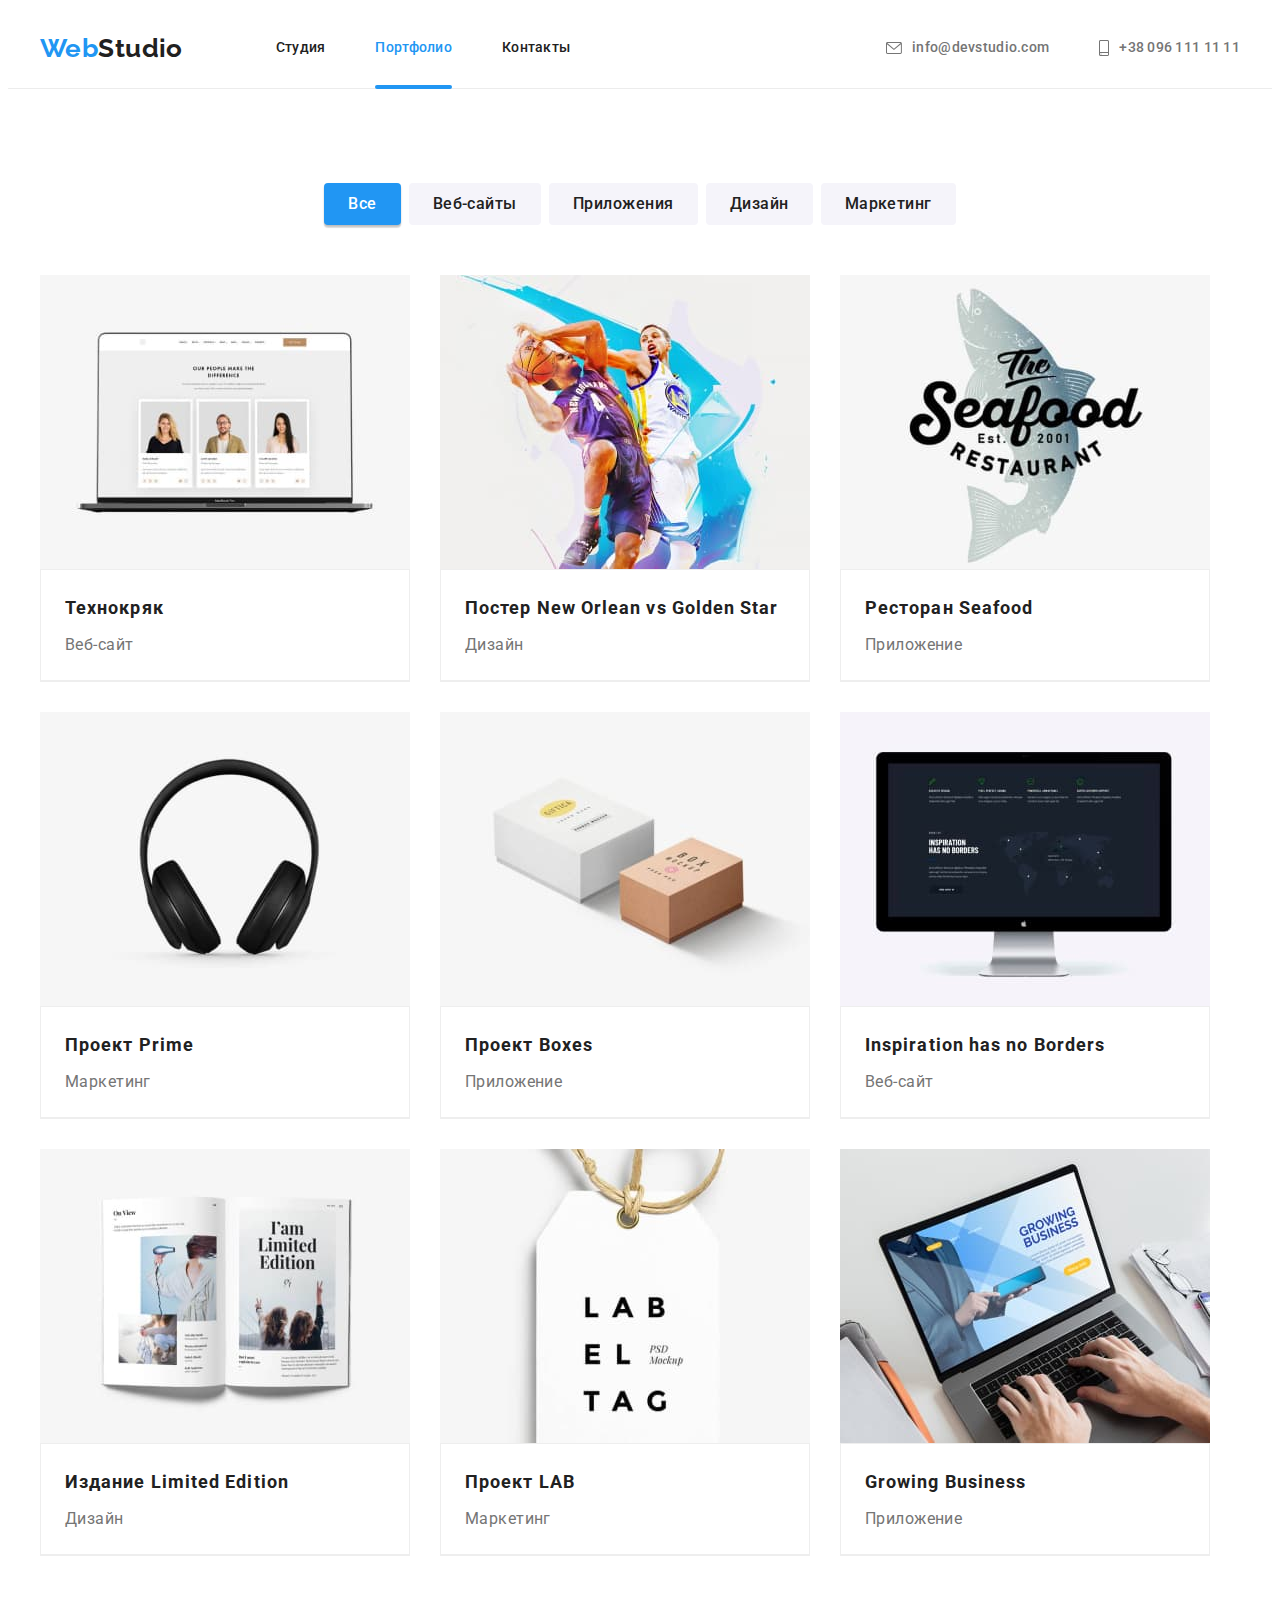
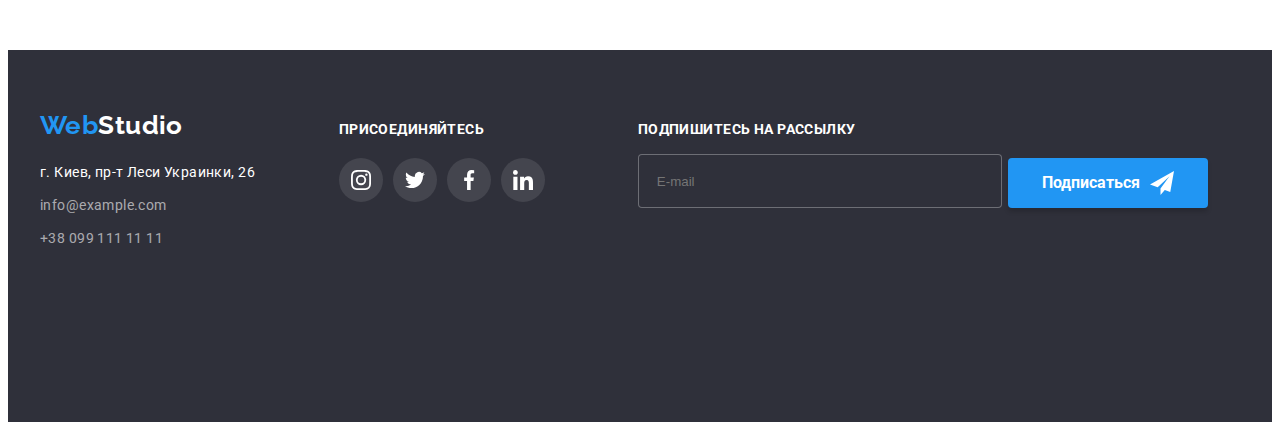
==== portfolio.html @ dad3476a "Initial commit" ====
<!DOCTYPE html>
<html lang="ru">
  <head>
    <meta charset="UTF-8" />
    <meta http-equiv="X-UA-Compatible" content="IE=edge" />
    <meta name="viewport" content="width=device-width, initial-scale=1.0" />
    <!-- <link rel="stylesheet" href="node_modules/modern-normalize/modern-normalize.css"> -->
    <link rel="preconnect" href="https://fonts.googleapis.com" />
    <link rel="preconnect" href="https://fonts.gstatic.com" crossorigin />
    <link
      rel="stylesheet"
      href="https://cdnjs.cloudflare.com/ajax/libs/modern-normalize/1.1.0/modern-normalize.min.css"
      integrity="sha512-wpPYUAdjBVSE4KJnH1VR1HeZfpl1ub8YT/NKx4PuQ5NmX2tKuGu6U/JRp5y+Y8XG2tV+wKQpNHVUX03MfMFn9Q=="
      crossorigin="anonymous"
      referrerpolicy="no-referrer"
    />

<link rel="preconnect" href="https://fonts.googleapis.com">
<link rel="preconnect" href="https://fonts.gstatic.com" crossorigin>
<link
  href="https://fonts.googleapis.com/css2?family=Montserrat:wght@400;700&family=Raleway:wght@700&family=Roboto:wght@400;500;700;900&display=swap"
  rel="stylesheet">

    <link rel="stylesheet" href="./css/styles.css" />
    <title>WebStudio</title>
  </head>

  <body>
    <header class="header">
      <div class="container header-container">
        <nav class="header-nav">
          <a href="./index.html" class="header-title">Web<span class="web-title">Studio</span></a>
          <ul class="header-list">
            <li class="header-item">
              <a href="./index.html" class="link "  rel="noopener noreferrer"
                >Студия</a
              >
            </li>
            <li class="header-item">
              <a href="./portfolio.html" class="link current"  rel="noopener noreferrer"
                >Портфолио</a
              >
            </li>
            <li class="header-item">
              <a href="Контакты" class="link" rel="noopener noreferrer">Контакты</a>
            </li>
          </ul>
        </nav>

        <ul class="header-list">
          <li class="header-contact">
            <a href="mailto:info@devstudio.com " class="link contact"
              ><svg class="mail-icon" width="16px" height="12px" aria-label="Написать письмо">
                <use href="./images/symbol-defs.svg#icon-mail"></use>
              </svg>
              info@devstudio.com
            </a>
          </li>
          <li class="header-contact">
            <a href="tel:+380961111111" class="link contact"
              ><svg class="phone-icon" width="10px" height="16px" aria-label="Написать письмо">
                <use href="./images/symbol-defs.svg#icon-phone"></use></svg>
              +38 096 111 11 11</a
            >
          </li>
        </ul>
      </div>
    </header>
    <main>
      <section class="exsamples section">
        <div class="container">
          <h1 hidden>Примеры работ</h1>
          <ul class="exsamples-list">
            <li class="exsamples-btn"><button type="button" class="button current">Все</button></li>
            <li class="exsamples-btn"><button type="button" class="button">Веб-сайты</button></li>
            <li class="exsamples-btn"><button type="button" class="button">Приложения</button></li>
            <li class="exsamples-btn"><button type="button" class="button">Дизайн</button></li>
            <li class="exsamples-btn"><button type="button" class="button">Маркетинг</button></li>
          </ul>
          <ul class="exsamples-model">
            <li class="exsamples-model-item">
              <a href="/" class="exsamples-model-link">
                <div class="product-thumb">
                <img
                  class="exsamples-model-img"
                  src="./images/portfolio/project-1.jpg"
                  alt="Ноутбук с открытым веб сайтом"
                  width="370"
                  height="294"
                /> 
                <p class="product-text">Ресурс предлагает комплексные предложения с разным уровнем функционала и сервисов. Все это позволит посетителю получить
                исчерпывающие сведения о компании или частном лице.</p>
              </div>
                <div class="exsamples-model-text">
                  <h2 class="exsamples-model-title">Технокряк</h2>
                  <p class="exsamles-model-type">Веб-сайт</p>
                </div>
              </a>
            </li>
            <li class="exsamples-model-item">
              <a href="/" class="exsamples-model-link">
                <div class="product-thumb">
                  <img
                  class="exsamples-model-img"
                  src="./images/portfolio/project-2.jpg"
                  alt="Два баскетболиста из разных команд"
                  width="370"
                  height="294"
                /> <p class="product-text">Ресурс предлагает комплексные предложения с разным уровнем функционала и сервисов. Все это позволит посетителю получить
                исчерпывающие сведения о компании или частном лице.</p></div>
                <div class="exsamples-model-text">
                  <h2 lang="en" class="exsamples-model-title">Постер New Orlean vs Golden Star</h2>
                  <p class="exsamles-model-type">Дизайн</p>
                </div>
              </a>
            </li>
            <li class="exsamples-model-item">
              
              <a href="/" class="exsamples-model-link">
                <div class="product-thumb">
                <img
                  class="exsamples-model-img"
                  src="./images/portfolio/project-3.jpg"
                  alt="Название ресторана на рыбе"
                  width="370"
                  height="294"
                /> <p class="product-text">Ресурс предлагает комплексные предложения с разным уровнем функционала и сервисов. Все это позволит посетителю получить
                исчерпывающие сведения о компании или частном лице.</p></div>
                <div class="exsamples-model-text">
                  <h2 lang="en" class="exsamples-model-title">Ресторан Seafood</h2>
                  <p class="exsamles-model-type">Приложение</p>
                </div>
              </a>
            </li>
            <li class="exsamples-model-item">
              
              <a href="/" class="exsamples-model-link">
                <div class="product-thumb">
                <img
                  class="exsamples-model-img"
                  src="./images/portfolio/project-4.jpg"
                  alt="Наушники на белом фоне"
                  width="370"
                  height="294"
                /> <p class="product-text">Ресурс предлагает комплексные предложения с разным уровнем функционала и сервисов. Все это позволит посетителю получить
                исчерпывающие сведения о компании или частном лице.</p></div>
                <div class="exsamples-model-text">
                  <h2 lang="en" class="exsamples-model-title">Проект Prime</h2>
                  <p class="exsamles-model-type">Маркетинг</p>
                </div>
              </a>
            </li>
            <li class="exsamples-model-item">
              <a href="/" class="exsamples-model-link">
                <div class="product-thumb">
                <img
                  class="exsamples-model-img"
                  src="./images/portfolio/project-5.jpg"
                  alt="Коробка светлая и коричневая на белом фоне"
                  width="370"
                  height="294"
                />
                <p class="product-text">Ресурс предлагает комплексные предложения с разным уровнем функционала и сервисов. Все это
                  позволит посетителю получить
                  исчерпывающие сведения о компании или частном лице.</p></div>
                <div class="exsamples-model-text">
                  <h2 lang="en" class="exsamples-model-title">Проект Boxes</h2>
                  <p class="exsamles-model-type">Приложение</p>
                </div>
              </a>
            </li>
            <li class="exsamples-model-item">
              
              <a href="/" class="exsamples-model-link">
                <div class="product-thumb">
                  <img
                  class="exsamples-model-img"
                  src="./images/portfolio/project-6.jpg"
                  alt="Веб сайт на черном мониторе"
                  width="370"
                  height="294"
                />
                <p class="product-text">Ресурс предлагает комплексные предложения с разным уровнем функционала и сервисов. Все это
                  позволит посетителю получить
                  исчерпывающие сведения о компании или частном лице.</p></div>
                <div class="exsamples-model-text">
                  <h2 lang="en" class="exsamples-model-title">Inspiration has no Borders</h2>
                  <p class="exsamles-model-type">Веб-сайт</p>
                </div>
              </a>
            </li>
            <li class="exsamples-model-item">
            
              <a href="/" class="exsamples-model-link">
                  <div class="product-thumb">
                    <img
                  class="exsamples-model-img"
                  src="./images/portfolio/project-7.jpg"
                  alt="Открытый журнал"
                  width="370"
                  height="294"
                />
                <p class="product-text">Ресурс предлагает комплексные предложения с разным уровнем функционала и сервисов. Все это
                  позволит посетителю получить
                  исчерпывающие сведения о компании или частном лице.</p></div>
                <div class="exsamples-model-text">
                  <h2 lang="en" class="exsamples-model-title">Издание Limited Edition</h2>
                  <p class="exsamles-model-type">Дизайн</p>
                </div>
              </a>
            </li>
            <li class="exsamples-model-item">
              
              <a href="/" class="exsamples-model-link">
                <div class="product-thumb">
                <img
                  class="exsamples-model-img"
                  src="./images/portfolio/project-8.jpg"
                  alt="На белом картоне эмблема проекта"
                  width="370"
                  height="294"
                />
                <p class="product-text">Ресурс предлагает комплексные предложения с разным уровнем функционала и сервисов. Все это
                  позволит посетителю получить
                  исчерпывающие сведения о компании или частном лице.</p></div>
                <div class="exsamples-model-text">
                  <h2 lang="en" class="exsamples-model-title">Проект LAB</h2>
                  <p class="exsamles-model-type">Маркетинг</p>
                </div>
              </a>
            </li>
            <li class="exsamples-model-item">
             
              <a href="/" class="exsamples-model-link">
                 <div class="product-thumb">
                   <img
                  class="exsamples-model-img"
                  src="./images/portfolio/project-9.jpg"
                  alt="На открытом ноутбуке старовая страница приложения"
                  width="370"
                  height="294"
                /><p class="product-text">Ресурс предлагает комплексные предложения с разным уровнем функционала и сервисов. Все это
                  позволит посетителю получить
                  исчерпывающие сведения о компании или частном лице.</p></div>
                <div class="exsamples-model-text">
                  <h2 lang="en" class="exsamples-model-title">Growing Business</h2>
                  <p class="exsamles-model-type">Приложение</p>
                </div>
              </a>
            </li>
          </ul>
        </div>
      </section>
    </main>
        <footer class="footer">
          <div class="container social-contact">
            <div>
              <a href="./index.html" class="header-title under">Web<span class="studio-title">Studio</span></a>
              <address class="adress">
                <ul class="adress-list">
                  <li class="adress-item">
                    <p>г. Киев, пр-т Леси Украинки, 26</p>
                  </li>
                  <li class="adress-item">
                    <a class="adress-link" href="info@example.com">info@example.com</a>
                  </li>
                  <li class="adress-item">
                    <a class="adress-link" href="+380991111111">+38 099 111 11 11</a>
                  </li>
                </ul>
              </address>
            </div>
            <div class="social-invite">
              <h2 class="invite">Присоединяйтесь</h2>
              <ul class="social-group">
                <li class="social">
                  <a class="social-link-icon" href="" rel="noopener noreferrer" aria-label="Иконка Инстаграмм">
                    <svg class="social-icon-f" width="20" height="20">
                      <use href="./images/symbol-defs.svg#icon-instagram"></use>
                    </svg>
                  </a>
                </li>
                <li class="social">
                  <a class="social-link-icon" href="" rel="noopener noreferrer" aria-label="Иконка Твиттер">
                    <svg class="social-icon-f" width="20" height="20">
                      <use href="./images/symbol-defs.svg#icon-twitter"></use>
                    </svg>
                  </a>
                </li>
                <li class="social">
                  <a class="social-link-icon" href="" rel="noopener noreferrer" aria-label="Иконка Фейсбук">
                    <svg class="social-icon-f" width="20" height="20">
                      <use href="./images/symbol-defs.svg#icon-facebook"></use>
                    </svg>
                  </a>
                </li>
                <li class="social">
                  <a class="social-link-icon" href="" rel="noopener noreferrer" aria-label="Иконка Линкидин">
                    <svg class="social-icon-f" width="20" height="20">
                      <use href="./images/symbol-defs.svg#icon-linkedin"></use>
                    </svg>
                  </a>
                </li>
              </ul>
            </div>
            <div class="email-form">
        
              <h2 class="write-mail">Подпишитесь на рассылку</h2>
              <form class="mail" name="email" autocomplete="on">
                <label for="user-mail"></label>
                <input class="input-mail" id="user-mail" type="email" name="email" placeholder="E-mail" />
                <button class="btn-mail" type="submit">Подписаться
                  <svg class="icon-send" width="24" height="24">
                    <use href="./images/symbol-defs.svg#icon-send"></use>
                  </svg>
                </button>
              </form>
            </div>
          </div>
        </footer>
  </body>
</html>
---- css/styles.css ----
/* Переменные*/
:root {
  --primary-text-color: #757575;
  --secondary-text-color: #2196f3;
  --white-text-color: #ffffff;
  --primary-bgc: #ffffff;
  --secondary-bgc: #f5f4fa;
}

/*Body*/

body {
  font-family: 'Roboto', sans-serif;
  font-size: 14px;
  letter-spacing: 0.03em;

  color: var(--primary-text-color);
  background-color: var(--primary-bgc);
}

ul {
  list-style: none;
  margin: 0;
  padding: 0;
}
h1,
h2,
h3,
p {
  margin: 0;
}
img {
  display: block;
  max-width: 100%;
  height: auto;
}

.section {
  padding-top: 94px;
  padding-bottom: 94px;
}

/*Header*/

.header {
  height: 80px;
  background-color: var(--primary-bgc);
  border-bottom: 1px solid #ececec;
}

.container {
  width: 1200px;
  margin-left: auto;
  margin-right: auto;
  padding-left: 15px;
  padding-right: 15px;
  /* outline: 2px solid tomato; */
}

.header-container {
  display: flex;
  height: 80px;
  justify-content: space-between;
  align-items: center;
}
.header-nav {
  display: flex;
  align-items: center;
  max-height: 80px;
}

.header-title {
  display: inline-block;
  font-family: 'Raleway', sans-serif;
  font-weight: 700;
  font-size: 26px;
  line-height: 1.19;
  text-decoration: none;
  margin-right: 93px;

  color: var(--secondary-text-color);
}
.web-title {
  color: #212121;
}

.header-item .link {
  display: block;
  padding-top: 32px;
  padding-bottom: 32px;
  font-family: 'Roboto', sans-serif;
  font-weight: 500;
  font-size: 14px;
  line-height: 1.14;
  letter-spacing: 0.02em;
  text-decoration: none;

  color: #212121;
  transition: color 250ms cubic-bezier(0.4, 0, 0.2, 1);
}
.header-item {
  margin-right: 50px;
}
.header-item:last-child {
  margin-right: 0;
}

.header-list {
  display: flex;
  margin-left: auto;
  max-height: 80px;
}
.header-contact {
  display: flex;
  justify-content: center;
  margin-right: 50px;
  align-items: center;
}
.header-contact:last-child {
  margin-right: 0;
}
.header-list,
.advantages-list,
.works-list,
.team-list {
  list-style: none;
  text-decoration: none;
}

.backdrop {
  position: fixed;
  top: 0;
  left: 0;
  width: 100%;
  height: 100%;
  background: rgba(0, 0, 0, 0.2);
  transition: opacity 400ms ease-in-out, visibility 400ms ease-in-out;
}

.backdrop.is-hidden {
  opacity: 0;
  pointer-events: none;
  visibility: hidden;
}
.modal-wrapper {
  position: absolute;
  top: 50%;
  left: 50%;
  transform: translate(-50%, -50%);
  width: 528px;
  height: 581px;
  background: #ffffff;
  box-shadow: 0px 1px 3px rgba(0, 0, 0, 0.12), 0px 1px 1px rgba(0, 0, 0, 0.14),
    0px 2px 1px rgba(0, 0, 0, 0.2);
  border-radius: 4px;
  opacity: 1;
  transition: transform 750ms cubic-bezier(0.075, 0.82, 0.165, 1);
}

.backdrop.is-hidden .modal-wrapper {
  transform: scale(40%);
}

.modal-text {
  display: block;
  font-weight: 700;
  font-size: 20px;
  line-height: 1.15;
  text-align: center;
  margin-top: 40px;
  margin-bottom: 12px;
  color: #212121;
}
.modal-btn-icon {
  transition: fill 250ms cubic-bezier(0.4, 0, 0.2, 1);
}
.modal-btn:hover .modal-btn-icon,
.modal-btn:focus .modal-btn-icon {
  fill: #2196f3;
}
.form-field {
  position: relative;
  display: block;
  margin-left: 40px;
  margin-right: 40px;
  margin-bottom: 10px;
}
.form-field.textarea {
  margin-bottom: 20px;
}

.form-item {
  display: block;
  margin-left: auto;
  margin-right: auto;
  margin-bottom: 10px;
  padding-left: 42px;
  padding-top: 12px;
  padding-bottom: 12px;
  width: 448px;
  height: 40px;
  border: 1px solid rgba(33, 33, 33, 0.2);
  border-radius: 4px;
  transition: border 250ms cubic-bezier(0.4, 0, 0.2, 1);
}

.form-item:hover,
.form-text:hover,
.form-item:focus,
.form-text:focus {
  border: 1px solid #2196f3;
}

.form-item:hover ~ .form-icon,
.form-item:focus ~.form-icon
 {
  fill: #2196f3;
}

.form-text {
  display: block;
  width: 448px;
  height: 120px;
  margin-left: auto;
  margin-right: auto;
  padding: 12px 16px;

  border: 1px solid rgba(33, 33, 33, 0.2);
  border-radius: 4px;
  resize: none;
}
.text {
  display: block;
  font-size: 12px;
  line-height: 1.17;
  letter-spacing: 0.01em;

  color: #757575;
}
.text.policy-desc {
  display: block;
  font-size: 14px;
  line-height: 1.71;
  letter-spacing: 0.03em;
  text-align: center;
}
.form-icon {
  position: absolute;
  top: 26px;
  left: 12px;
  width: 18px;
  height: 18px;
  transition: fill 250ms cubic-bezier(0.4, 0, 0.2, 1);
  
}

.form-text::placeholder {
  font-size: 12px;
  line-height: 1.17;
  letter-spacing: 0.01em;

  color: rgba(117, 117, 117, 0.5);
}

.policy-checkbox {
  display: flex;
  align-items: center;
  margin-left: 54px;
}
.custom-checkbox {
  width: 16px;
  height: 15px;
  display: flex;
  align-items: center;
  justify-content: center;
  margin-right: 7px;
  border-radius: 2px;
  outline: 2px solid #212121;
  outline-offset: -2px;
  transition: background-color 250ms cubic-bezier(0.4, 0, 0.2, 1);
}
.icon-checkbox-accept {
  opacity: 0;
  transition: opacity 250ms cubic-bezier(0.4, 0, 0.2, 1);
}

.checkbox:checked + .custom-checkbox .icon-checkbox-accept {
  opacity: 1;
}
.checkbox:checked + .custom-checkbox {
  background-color: #2196f3;
  outline: 2px solid #2196f3;
}

.modal-link {
  color: #2196f3;
}

.form-btn {
  display: block;
  width: 200px;
  height: 50px;
  margin-top: 30px;
  margin-left: auto;
  margin-right: auto;
  margin-bottom: 40px;

  font-family: 'Roboto', sans-serif;
  font-weight: 700;
  font-size: 16px;
  line-height: 1.88;
  letter-spacing: 0.06em;

  color: #ffffff;
  background: #2196f3;

  border-radius: 4px;
  border-color: transparent;
  transition: box-shadow 250ms cubic-bezier(0.4, 0, 0.2, 1);
}

.form-btn:focus, .form-btn:hover {
    box-shadow: 0px 4px 4px rgba(0, 0, 0, 0.15);
}
.modal-btn {
  position: absolute;
  top: 8px;
  right: 8px;
  cursor: pointer;
  display: flex;
  align-items: center;
  justify-content: center;
  padding: 0;
  width: 30px;
  height: 30px;
  border: 1px solid rgba(0, 0, 0, 0.1);
  border-radius: 50%;
  background-color: #ffffff;
}

.header-list .link.current {
  color: var(--secondary-text-color);
}
.link.current {
  position: relative;
}

.link.current::after {
  position: absolute;
  bottom: -1px;
  left: 0;
  content: '';
  display: block;
  width: 100%;
  height: 4px;
  border-radius: 2px;
  background-color: var(--secondary-text-color);
}

.link.contact {
  font-weight: 500;
  line-height: 1.14px;
  letter-spacing: 0.02em;

  color: var(--primary-text-color);
  text-decoration: none;
  display: flex;
  justify-content: center;

  align-items: center;
  transition: color 250ms cubic-bezier(0.4, 0, 0.2, 1);
}
.link.contact:first-child {
  margin-left: 0;
}

.header-list .link:hover,
.header-list .link:focus {
  color: var(--secondary-text-color);
}
.header-list .link.contact:hover,
.header-list .link.contact:focus,
.footer .adress-link:hover,
.footer .adress-link:focus {
  color: var(--secondary-text-color);
}

.mail-icon {
  margin-right: 10px;
  fill: currentColor;
  transition: color 250ms cubic-bezier(0.4, 0, 0.2, 1);
}
.phone-icon {
  margin-right: 10px;
  fill: currentColor;
  transition: color 250ms cubic-bezier(0.4, 0, 0.2, 1);
}
.link:hover .mail-icon,
.link:focus .mail-icon,
.link:hover .phone-icon,
.link:focus .phone-icon {
  color: #2196f3;
}
/*Hero*/
.hero {
  padding-top: 200px;
  padding-bottom: 200px;
  background: #2f303a;
  background-image: linear-gradient(rgba(47, 48, 58, 0.4), rgba(47, 48, 58, 0.4)),
    url('../images/hero_img.jpg');
  background-position: center;
  background-size: cover;
  max-width: 1600px;
  margin-left: auto;
  margin-right: auto;
}
.hero-title {
  width: 696px;
  margin-left: auto;
  margin-right: auto;
  font-family: 'Roboto', sans-serif;
  font-weight: 900;
  font-size: 44px;
  line-height: 1.36;
  text-align: center;
  letter-spacing: 0.06em;
  text-transform: uppercase;

  color: var(--white-text-color);
}
.hero .btn {
  min-width: 200px;
  min-height: 50px;
  margin-top: 30px;
  margin-left: auto;
  margin-right: auto;
  font-family: 'Roboto', sans-serif;
  font-weight: 700;
  font-size: 16px;
  line-height: 1.88;
  display: flex;
  align-items: center;
  justify-content: space-around;
  text-align: center;
  letter-spacing: 0.06em;
  border-radius: 4px;
  color: var(--white-text-color);
  background: var(--secondary-text-color);
  border-color: transparent;
}

/*Section advantages*/

.advantages {
  background-color: var(--primary-bgc);
}
.advantages-list::first-letter {
  list-style: none;
}
.advantages-list {
  display: flex;
  flex-direction: row;
  align-items: flex-start;
  justify-content: space-between;
}
.advantages-item .advantages-text {
  margin-right: 30px;
  width: 270px;
  height: 75px;
  font-family: 'Roboto';
  font-style: normal;
  font-weight: 400;
  font-size: 14px;
  line-height: 1.71;
  letter-spacing: 0.03em;
}
.advantages-item .advantages-text:last-child {
  margin-right: 0;
}
h3 {
  margin-top: 0;
  margin-bottom: 10px;
}

.advantages .title-advantage {
  font-family: 'Roboto', sans-serif;
  font-size: 14px;
  font-weight: 700;
  line-height: 1.14;
  text-transform: uppercase;

  color: #212121;
}
.advantages-icon {
  width: 270px;
  height: 120px;
  background-color: var(--secondary-bgc);
  border-radius: 4px;
  margin-bottom: 30px;
  display: flex;
  justify-content: center;
  align-items: center;
}

.works.section {
  padding-top: 0;
  padding-bottom: 94px;
}
.works-list {
  display: flex;
  justify-content: space-between;
}
.works-title,
.team-title,
.clients-title {
  margin-bottom: 50px;
  font-family: 'Roboto', sans-serif;
  font-weight: 700;
  font-size: 36px;
  line-height: 1.17;
  text-align: center;

  color: #212121;
}
.work-img {
  position: relative;
}
.work-name {
  position: absolute;
  left: 0;
  bottom: 0;
  content: '';
  display: block;
  width: 100%;
  height: 70px;
  font-family: 'Roboto', sans-serif;
  font-weight: 700;
  font-size: 14px;
  line-height: 1.14;
  text-align: center;
  text-transform: uppercase;
  padding: 27px 82px;
  background: rgba(47, 48, 58, 0.8);

  color: #ffffff;
}

/*Section Team*/

.name-title {
  margin-bottom: 10px;
  padding-top: 30px;
  font-family: 'Roboto', sans-serif;
  font-weight: 500;
  font-size: 16px;
  line-height: 1.19;

  color: #212121;
}

.team-text {
  text-align: center;
  padding-bottom: 30px;
  background-color: var(--primary-bgc);
  box-shadow: 0px 1px 3px rgba(0, 0, 0, 0.12), 0px 1px 1px rgba(0, 0, 0, 0.14),
    0px 2px 1px rgba(0, 0, 0, 0.2);
  border-radius: 0px 0px 4px 4px;
}
.team {
  background-color: var(--secondary-bgc);
}
.team-list {
  display: flex;
  justify-content: space-between;
}
.social-list {
  display: flex;
}
.social-item,
.social {
  margin-right: 10px;
}
.social-item:last-child {
  margin-right: 0px;
}
.social-item:first-child {
  margin-left: 32px;
}
.social-icon {
  fill: #afb1b8;
  transition: fill 250ms cubic-bezier(0.4, 0, 0.2, 1);
}
.social-icon-f {
  fill: #ffffff;
  transition: fill 250ms cubic-bezier(0.4, 0, 0.2, 1);
}

.social-link {
  display: flex;
  justify-content: center;
  align-items: center;
  width: 44px;
  height: 44px;
  border-radius: 50%;
  transition: background-color 250ms cubic-bezier(0.4, 0, 0.2, 1);
}

.social-link:hover .social-icon,
.social-link:focus .social-icon {
  fill: var(--white-text-color);
}

.social-link:hover,
.social-link:focus {
  background-color: #2196f3;
}

.social-link:last-child {
  margin-right: 0;
}
.post-team {
  font-family: 'Roboto', sans-serif;
  font-size: 16px;
  line-height: 1.19;
  margin-bottom: 16px;

  color: var(--primary-text-color);
}

.clients-list {
  display: flex;
}
.client-item {
  margin-right: 30px;
}
.client-item:last-child {
  margin-right: 0;
}
.client-link {
  display: flex;
  border: 1px solid #afb1b8;
  border-radius: 4px;
  width: 170px;
  height: 92px;
  justify-content: center;
  align-items: center;
  transition: border-color 250ms cubic-bezier(0.4, 0, 0.2, 1);
}
.clients-icon {
  fill: #afb1b8;
  transition: fill 250ms cubic-bezier(0.4, 0, 0.2, 1);
}

.client-link.link:hover .clients-icon,
.client-link.link:focus .clients-icon,
.client-link:hover,
.client-link:focus {
  border-color: #2196f3;
  fill: #2196f3;
}

/*Footer*/

.footer {
  padding-bottom: 60px;
  padding-top: 60px;
  background-color: #2f303a;
  height: 252px;
}
.adress {
  display: block;
  max-height: 83px;
  line-height: 1.71;
  font-style: normal;
  color: var(--white-text-color);
}
.header-title.under {
  margin-bottom: 20px;
  margin-right: 156px;
}
.studio-title {
  color: var(--white-text-color);
}
.adress-link {
  text-decoration: none;
  color: rgba(255, 255, 255, 0.6);
  transition: color 250ms cubic-bezier(0.4, 0, 0.2, 1);
}
.adress-item {
  margin-top: 9px;
}
.adress-item:first-child {
  margin-top: 0;
}

.social-contact {
  display: flex;
  align-items: baseline;
}
.social-group {
  display: flex;
  justify-content: center;
  align-items: center;
}
.invite {
  font-size: 14px;
  font-weight: 700;
  line-height: 1.14;
  text-transform: uppercase;

  color: var(--white-text-color);
  margin-bottom: 20px;
}
.social-link-icon {
  display: flex;
  align-items: center;
  justify-content: center;
  width: 44px;
  height: 44px;
  border-radius: 50%;
  background-color: rgba(255, 255, 255, 0.1);
  transition: background-color 250ms cubic-bezier(0.4, 0, 0.2, 1);
}

.social:last-child {
  margin-right: 0;
}
.social-link-icon:hover,
.social-link-icon:focus {
  background-color: #2196f3;
}
/*Page Portfolio*/

.exsamples-list {
  display: flex;
  justify-content: center;
  align-items: center;
  margin-bottom: 50px;
}
.button.current {
  font-family: 'Roboto';
  font-style: normal;
  font-weight: 500;
  font-size: 16px;
  line-height: 1.62;
  text-align: center;
  letter-spacing: 0.03em;

  color: var(--white-text-color);
  background-color: #2196f3;
  box-shadow: 0px 3px 1px rgba(0, 0, 0, 0.1), 0px 1px 2px rgba(0, 0, 0, 0.08),
    0px 2px 2px rgba(0, 0, 0, 0.12);
}

.button {
  font-family: 'Roboto', sans-serif;
  font-style: normal;
  font-weight: 500;
  font-size: 16px;
  line-height: 1.62;
  text-align: center;
  letter-spacing: 0.03em;
  border-radius: 4px;
  border-color: transparent;

  color: #212121;
  background-color: var(--secondary-bgc);
  padding-top: 6px;
  padding-right: 22px;
  padding-bottom: 6px;
  padding-left: 22px;

  transition: color 250ms cubic-bezier(0.4, 0, 0.2, 1),
    background-color 250ms cubic-bezier(0.4, 0, 0.2, 1),
    box-shadow 250ms cubic-bezier(0.4, 0, 0.2, 1);
}
.button:hover,
.button:focus {
  color: var(--white-text-color);
  background-color: #2196f3;
  box-shadow: 0px 3px 1px rgba(0, 0, 0, 0.1), 0px 1px 2px rgba(0, 0, 0, 0.08),
    0px 2px 2px rgba(0, 0, 0, 0.12);
}
.exsamples-btn {
  margin-right: 8px;
}
.exsamples-btn:last-child {
  margin-right: 0;
}
.exsamples-model {
  display: flex;
  flex-wrap: wrap;
}
.exsamples-model-item {
  margin-right: 30px;
  margin-bottom: 30px;
  border-bottom: 1px solid #eeeeee;
}
.exsamples-model-item:nth-child(3n) {
  margin-right: 0;
}
.exsamples-model-item:nth-child(n + 7) {
  margin-bottom: 0px;
}
.exsamples-model-text {
  border: 1px solid #eeeeee;
}

.exsamples-model-link {
  display: block;
  text-decoration: none;
  transition: box-shadow 250ms cubic-bezier(0.4, 0, 0.2, 1);
}

.exsamples-model-title {
  margin-top: 20px;
  margin-right: 24px;
  margin-left: 24px;

  font-family: 'Roboto', sans-serif;
  font-weight: 700;
  font-size: 18px;
  line-height: 2;
  letter-spacing: 0.06em;

  color: #212121;
}

.exsamles-model-type {
  margin-top: 4px;
  margin-bottom: 20px;
  margin-right: 24px;
  margin-left: 24px;
  font-size: 16px;
  line-height: 1.88;

  color: var(--primary-text-color);
}

.exsamples-model-link:hover {
  box-shadow: 0px 1px 1px rgba(0, 0, 0, 0.12), 0px 4px 4px rgba(0, 0, 0, 0.06),
    1px 4px 6px rgba(0, 0, 0, 0.16);
}

.product-thumb {
  position: relative;
  overflow: hidden;
}

.product-thumb::before {
  content: '';
  display: inline-block;
  position: absolute;
  top: 0;
  left: 0;

  width: 100%;
  height: 100%;
}

.product-text {
  position: absolute;
  top: 0;
  left: 0;
  padding: 63px 24px;
  font-family: 'Roboto', sans-serif;
  font-weight: 400;
  font-size: 18px;
  line-height: 1.56;
  color: #ffffff;
  opacity: 0;
  background-color: rgba(33, 150, 243, 0.9);
  transform: translateY(100%);
  transition: opacity 250ms cubic-bezier(0.4, 0, 0.2, 1),
    transform 250ms cubic-bezier(0.4, 0, 0.2, 1);
}

.exsamples-model-link:hover .product-text {
  opacity: 1;
  transform: translateY(0);
}

.write-mail {
  font-family: 'Roboto', sans-serif;
  font-weight: 700;
  font-size: 14px;
  line-height: 1.14;
  text-transform: uppercase;

  color: #ffffff;
  margin-bottom: 20px;
}

.btn-mail {
  font-family: 'Roboto', sans-serif;
  font-weight: 700;
  font-size: 16px;
  line-height: 1.88;
  display: flex;
  align-items: center;
  text-align: center;
  justify-content: center;
  width: 200px;
  height: 50px;
  position: absolute;
  bottom: 0;
  right: 0;

  color: #ffffff;
  background-color: #2196f3;
  box-shadow: 0px 4px 4px rgba(0, 0, 0, 0.15);
  border-radius: 4px;
  border-color: transparent;
}
.social-invite {
  margin-right: 93px;
}

.write-mail {
  margin-bottom: 20px;
  position: relative;
}

.email-form {
  width: 570px;
  height: 86px;
  display: flex;
  position: relative;
}

.input-mail {
  position: absolute;
  left: 0;
  bottom: 0;
  border: 1px solid rgba(255, 255, 255, 0.3);
  width: 358px;
  height: 50px;
  border-radius: 4px;
  background-color: #2f303a;
}

input::placeholder {
  padding-left: 16px;
}
.icon-send {
  margin-left: 10px;
}
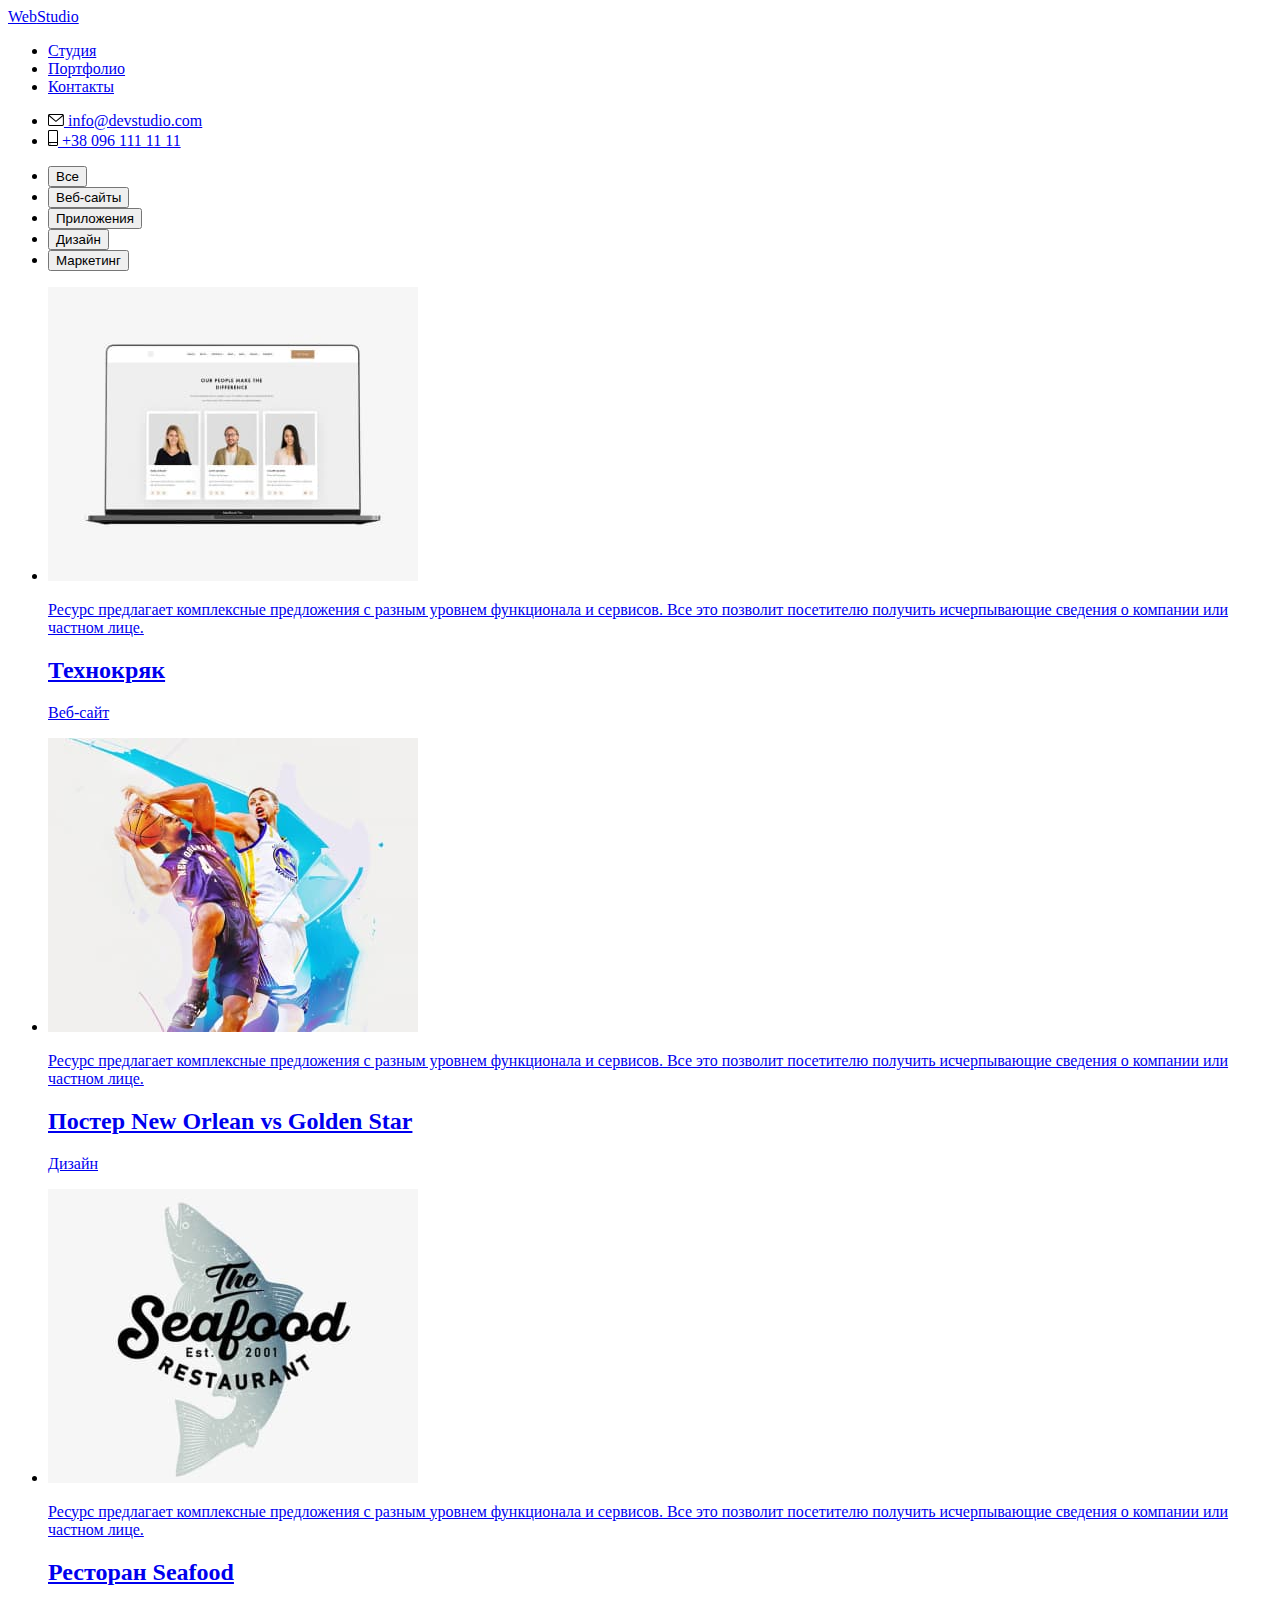
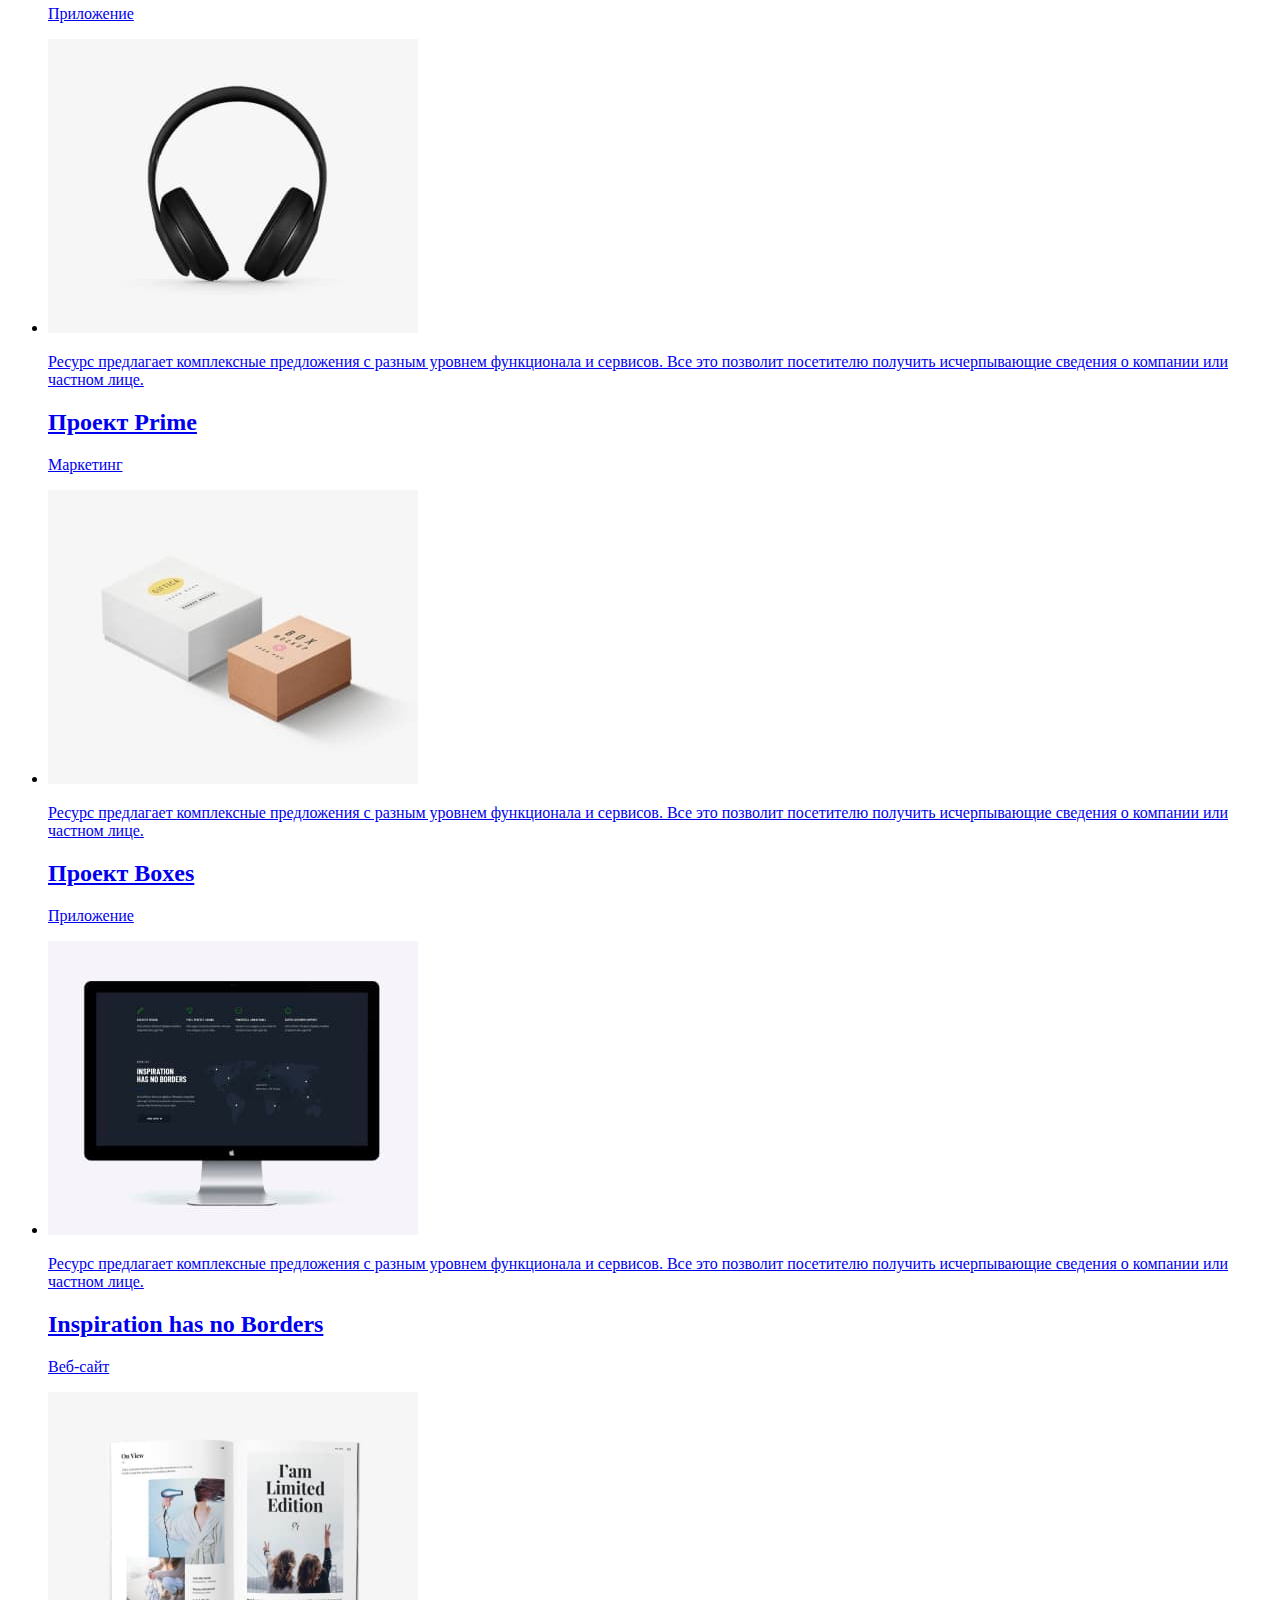
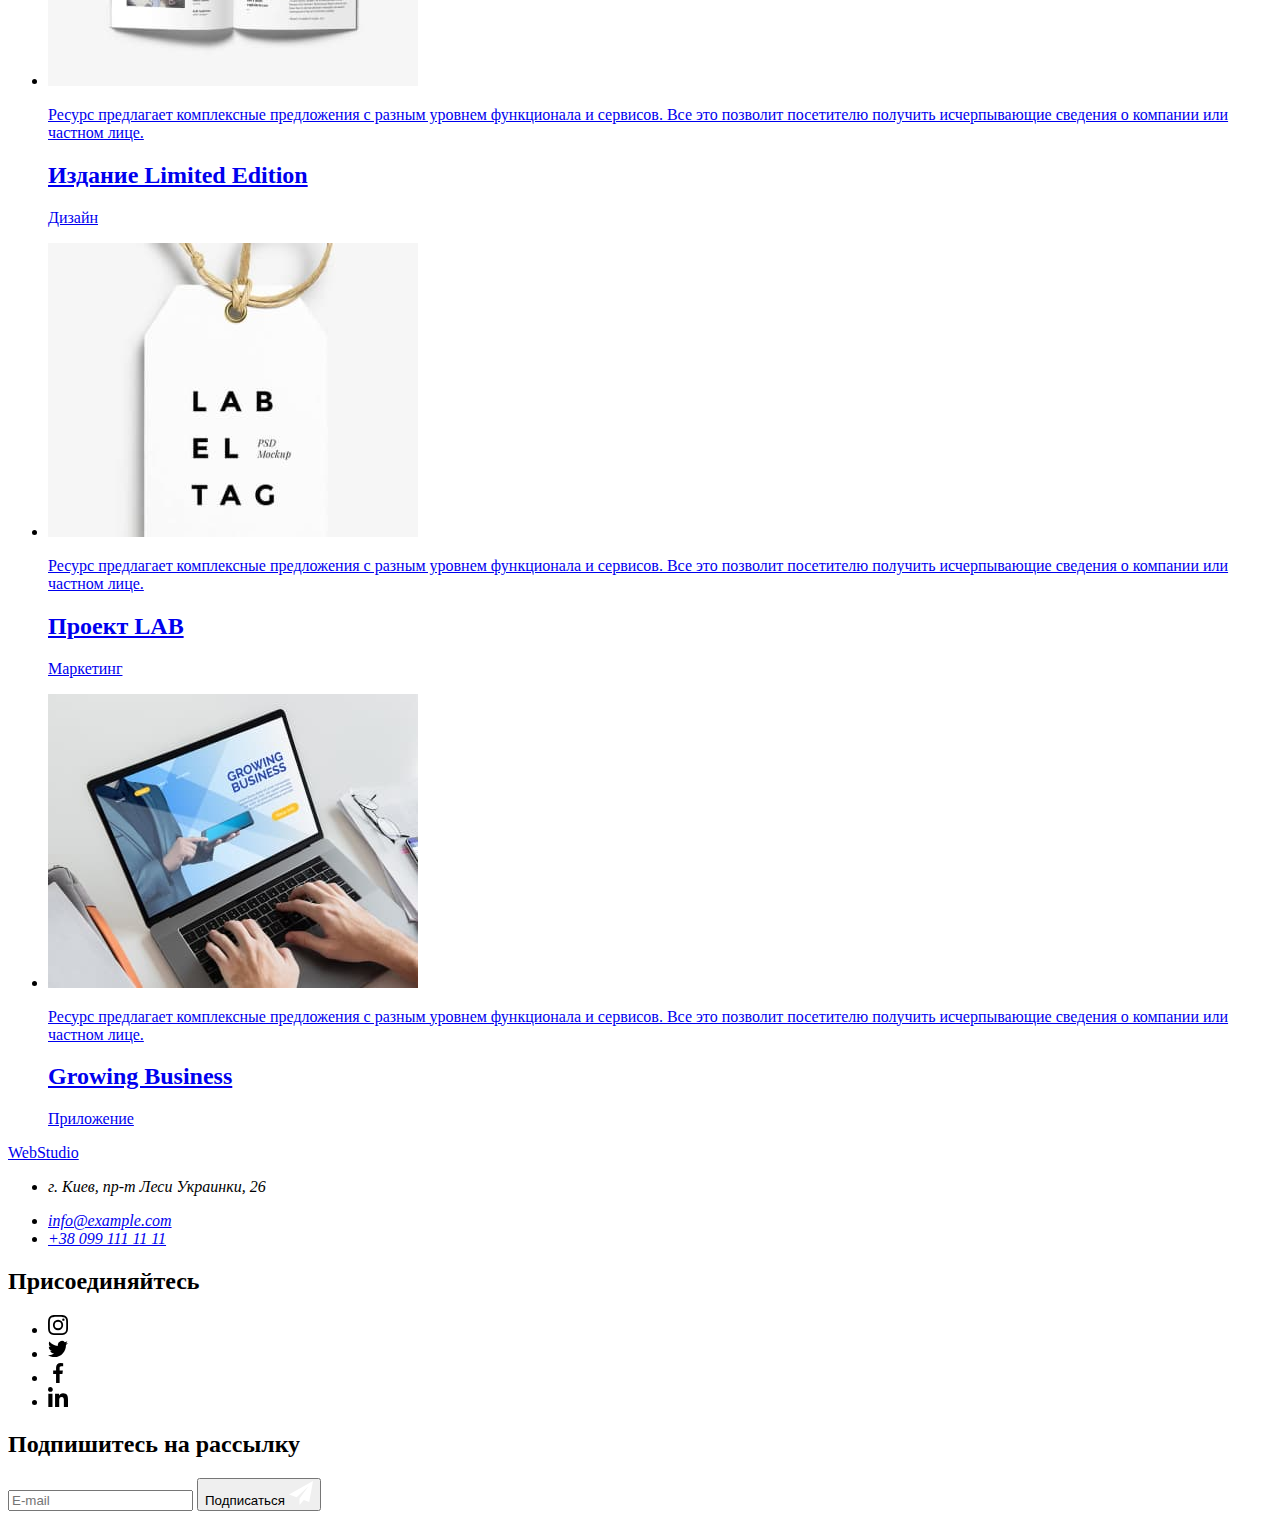
==== commit 2da45b83: "error" ====
--- a/portfolio.html
+++ b/portfolio.html
@@ -1,322 +1,292 @@
 <!DOCTYPE html>
 <html lang="ru">
-  <head>
-    <meta charset="UTF-8" />
-    <meta http-equiv="X-UA-Compatible" content="IE=edge" />
-    <meta name="viewport" content="width=device-width, initial-scale=1.0" />
-    <!-- <link rel="stylesheet" href="node_modules/modern-normalize/modern-normalize.css"> -->
-    <link rel="preconnect" href="https://fonts.googleapis.com" />
-    <link rel="preconnect" href="https://fonts.gstatic.com" crossorigin />
-    <link
-      rel="stylesheet"
-      href="https://cdnjs.cloudflare.com/ajax/libs/modern-normalize/1.1.0/modern-normalize.min.css"
-      integrity="sha512-wpPYUAdjBVSE4KJnH1VR1HeZfpl1ub8YT/NKx4PuQ5NmX2tKuGu6U/JRp5y+Y8XG2tV+wKQpNHVUX03MfMFn9Q=="
-      crossorigin="anonymous"
-      referrerpolicy="no-referrer"
-    />
-
-<link rel="preconnect" href="https://fonts.googleapis.com">
-<link rel="preconnect" href="https://fonts.gstatic.com" crossorigin>
-<link
-  href="https://fonts.googleapis.com/css2?family=Montserrat:wght@400;700&family=Raleway:wght@700&family=Roboto:wght@400;500;700;900&display=swap"
-  rel="stylesheet">
-
-    <link rel="stylesheet" href="./css/styles.css" />
-    <title>WebStudio</title>
-  </head>
-
-  <body>
-    <header class="header">
-      <div class="container header-container">
-        <nav class="header-nav">
-          <a href="./index.html" class="header-title">Web<span class="web-title">Studio</span></a>
-          <ul class="header-list">
-            <li class="header-item">
-              <a href="./index.html" class="link "  rel="noopener noreferrer"
-                >Студия</a
-              >
+
+<head>
+  <meta charset="UTF-8" />
+  <meta http-equiv="X-UA-Compatible" content="IE=edge" />
+  <meta name="viewport" content="width=device-width, initial-scale=1.0" />
+  <!-- <link rel="stylesheet" href="node_modules/modern-normalize/modern-normalize.css"> -->
+  <link rel="preconnect" href="https://fonts.googleapis.com" />
+  <link rel="preconnect" href="https://fonts.gstatic.com" crossorigin />
+  <link rel="stylesheet" href="https://cdnjs.cloudflare.com/ajax/libs/modern-normalize/1.1.0/modern-normalize.min.css"
+    integrity="sha512-wpPYUAdjBVSE4KJnH1VR1HeZfpl1ub8YT/NKx4PuQ5NmX2tKuGu6U/JRp5y+Y8XG2tV+wKQpNHVUX03MfMFn9Q=="
+    crossorigin="anonymous" referrerpolicy="no-referrer" />
+
+  <link rel="preconnect" href="https://fonts.googleapis.com">
+  <link rel="preconnect" href="https://fonts.gstatic.com" crossorigin>
+  <link
+    href="https://fonts.googleapis.com/css2?family=Montserrat:wght@400;700&family=Raleway:wght@700&family=Roboto:wght@400;500;700;900&display=swap"
+    rel="stylesheet">
+
+  <link rel="stylesheet" href="./css/styles.css" />
+  <title>WebStudio</title>
+</head>
+
+<body>
+  <header class="header">
+    <div class="container header__container">
+      <nav class="header__nav">
+        <a href="./index.html" class="header__logo">Web<span class="header__weblogo">Studio</span></a>
+        <ul class="header__list">
+          <li class="header__item">
+            <a href="./index.html" class="header__link header__link--current " rel="noopener noreferrer">Студия</a>
+          </li>
+          <li class="header__item">
+            <a href="./portfolio.html" class="header__link" rel="noopener noreferrer">Портфолио</a>
+          </li>
+          <li class="header__item">
+            <a href="Контакты" class="header__link" rel="noopener noreferrer">Контакты</a>
+          </li>
+        </ul>
+      </nav>
+
+      <ul class="header__list">
+        <li class="header__contact-item">
+          <a href="mailto:info@devstudio.com " class="header__link header__link--primary"><svg class="header__icon"
+              width="16px" height="12px" aria-label="Написать письмо">
+              <use href="./images/symbol-defs.svg#icon-mail"></use>
+            </svg>
+            info@devstudio.com
+          </a>
+        </li>
+        <li class="header__contact-item">
+          <a href="tel:+380961111111" class="header__link header__link--primary"><svg class="header__icon" width="10px"
+              height="16px" aria-label="Написать письмо">
+              <use href="./images/symbol-defs.svg#icon-phone"></use>
+            </svg>
+            +38 096 111 11 11</a>
+        </li>
+      </ul>
+    </div>
+  </header>
+  <main>
+    <section class="exsamples section">
+      <div class="container">
+        <h1 hidden>Примеры работ</h1>
+        <ul class="exsamples-list">
+          <li class="exsamples-btn"><button type="button" class="button current">Все</button></li>
+          <li class="exsamples-btn"><button type="button" class="button">Веб-сайты</button></li>
+          <li class="exsamples-btn"><button type="button" class="button">Приложения</button></li>
+          <li class="exsamples-btn"><button type="button" class="button">Дизайн</button></li>
+          <li class="exsamples-btn"><button type="button" class="button">Маркетинг</button></li>
+        </ul>
+        <ul class="exsamples-model">
+          <li class="exsamples-model-item">
+            <a href="/" class="exsamples-model-link">
+              <div class="product-thumb">
+                <img class="exsamples-model-img" src="./images/portfolio/project-1.jpg"
+                  alt="Ноутбук с открытым веб сайтом" width="370" height="294" />
+                <p class="product-text">Ресурс предлагает комплексные предложения с разным уровнем функционала и
+                  сервисов. Все это позволит посетителю получить
+                  исчерпывающие сведения о компании или частном лице.</p>
+              </div>
+              <div class="exsamples-model-text">
+                <h2 class="exsamples-model-title">Технокряк</h2>
+                <p class="exsamles-model-type">Веб-сайт</p>
+              </div>
+            </a>
+          </li>
+          <li class="exsamples-model-item">
+            <a href="/" class="exsamples-model-link">
+              <div class="product-thumb">
+                <img class="exsamples-model-img" src="./images/portfolio/project-2.jpg"
+                  alt="Два баскетболиста из разных команд" width="370" height="294" />
+                <p class="product-text">Ресурс предлагает комплексные предложения с разным уровнем функционала и
+                  сервисов. Все это позволит посетителю получить
+                  исчерпывающие сведения о компании или частном лице.</p>
+              </div>
+              <div class="exsamples-model-text">
+                <h2 lang="en" class="exsamples-model-title">Постер New Orlean vs Golden Star</h2>
+                <p class="exsamles-model-type">Дизайн</p>
+              </div>
+            </a>
+          </li>
+          <li class="exsamples-model-item">
+
+            <a href="/" class="exsamples-model-link">
+              <div class="product-thumb">
+                <img class="exsamples-model-img" src="./images/portfolio/project-3.jpg" alt="Название ресторана на рыбе"
+                  width="370" height="294" />
+                <p class="product-text">Ресурс предлагает комплексные предложения с разным уровнем функционала и
+                  сервисов. Все это позволит посетителю получить
+                  исчерпывающие сведения о компании или частном лице.</p>
+              </div>
+              <div class="exsamples-model-text">
+                <h2 lang="en" class="exsamples-model-title">Ресторан Seafood</h2>
+                <p class="exsamles-model-type">Приложение</p>
+              </div>
+            </a>
+          </li>
+          <li class="exsamples-model-item">
+
+            <a href="/" class="exsamples-model-link">
+              <div class="product-thumb">
+                <img class="exsamples-model-img" src="./images/portfolio/project-4.jpg" alt="Наушники на белом фоне"
+                  width="370" height="294" />
+                <p class="product-text">Ресурс предлагает комплексные предложения с разным уровнем функционала и
+                  сервисов. Все это позволит посетителю получить
+                  исчерпывающие сведения о компании или частном лице.</p>
+              </div>
+              <div class="exsamples-model-text">
+                <h2 lang="en" class="exsamples-model-title">Проект Prime</h2>
+                <p class="exsamles-model-type">Маркетинг</p>
+              </div>
+            </a>
+          </li>
+          <li class="exsamples-model-item">
+            <a href="/" class="exsamples-model-link">
+              <div class="product-thumb">
+                <img class="exsamples-model-img" src="./images/portfolio/project-5.jpg"
+                  alt="Коробка светлая и коричневая на белом фоне" width="370" height="294" />
+                <p class="product-text">Ресурс предлагает комплексные предложения с разным уровнем функционала и
+                  сервисов. Все это
+                  позволит посетителю получить
+                  исчерпывающие сведения о компании или частном лице.</p>
+              </div>
+              <div class="exsamples-model-text">
+                <h2 lang="en" class="exsamples-model-title">Проект Boxes</h2>
+                <p class="exsamles-model-type">Приложение</p>
+              </div>
+            </a>
+          </li>
+          <li class="exsamples-model-item">
+
+            <a href="/" class="exsamples-model-link">
+              <div class="product-thumb">
+                <img class="exsamples-model-img" src="./images/portfolio/project-6.jpg"
+                  alt="Веб сайт на черном мониторе" width="370" height="294" />
+                <p class="product-text">Ресурс предлагает комплексные предложения с разным уровнем функционала и
+                  сервисов. Все это
+                  позволит посетителю получить
+                  исчерпывающие сведения о компании или частном лице.</p>
+              </div>
+              <div class="exsamples-model-text">
+                <h2 lang="en" class="exsamples-model-title">Inspiration has no Borders</h2>
+                <p class="exsamles-model-type">Веб-сайт</p>
+              </div>
+            </a>
+          </li>
+          <li class="exsamples-model-item">
+
+            <a href="/" class="exsamples-model-link">
+              <div class="product-thumb">
+                <img class="exsamples-model-img" src="./images/portfolio/project-7.jpg" alt="Открытый журнал"
+                  width="370" height="294" />
+                <p class="product-text">Ресурс предлагает комплексные предложения с разным уровнем функционала и
+                  сервисов. Все это
+                  позволит посетителю получить
+                  исчерпывающие сведения о компании или частном лице.</p>
+              </div>
+              <div class="exsamples-model-text">
+                <h2 lang="en" class="exsamples-model-title">Издание Limited Edition</h2>
+                <p class="exsamles-model-type">Дизайн</p>
+              </div>
+            </a>
+          </li>
+          <li class="exsamples-model-item">
+
+            <a href="/" class="exsamples-model-link">
+              <div class="product-thumb">
+                <img class="exsamples-model-img" src="./images/portfolio/project-8.jpg"
+                  alt="На белом картоне эмблема проекта" width="370" height="294" />
+                <p class="product-text">Ресурс предлагает комплексные предложения с разным уровнем функционала и
+                  сервисов. Все это
+                  позволит посетителю получить
+                  исчерпывающие сведения о компании или частном лице.</p>
+              </div>
+              <div class="exsamples-model-text">
+                <h2 lang="en" class="exsamples-model-title">Проект LAB</h2>
+                <p class="exsamles-model-type">Маркетинг</p>
+              </div>
+            </a>
+          </li>
+          <li class="exsamples-model-item">
+
+            <a href="/" class="exsamples-model-link">
+              <div class="product-thumb">
+                <img class="exsamples-model-img" src="./images/portfolio/project-9.jpg"
+                  alt="На открытом ноутбуке старовая страница приложения" width="370" height="294" />
+                <p class="product-text">Ресурс предлагает комплексные предложения с разным уровнем функционала и
+                  сервисов. Все это
+                  позволит посетителю получить
+                  исчерпывающие сведения о компании или частном лице.</p>
+              </div>
+              <div class="exsamples-model-text">
+                <h2 lang="en" class="exsamples-model-title">Growing Business</h2>
+                <p class="exsamles-model-type">Приложение</p>
+              </div>
+            </a>
+          </li>
+        </ul>
+      </div>
+    </section>
+  </main>
+  <footer class="footer">
+    <div class="container footer__contact">
+      <div>
+        <a href="./index.html" class="footer__logo">Web<span class="footer__weblogo">Studio</span></a>
+        <address class="adress">
+          <ul class="adress__list">
+            <li class="adress__item">
+              <p>г. Киев, пр-т Леси Украинки, 26</p>
             </li>
-            <li class="header-item">
-              <a href="./portfolio.html" class="link current"  rel="noopener noreferrer"
-                >Портфолио</a
-              >
+            <li class="adress__item">
+              <a class="adress__link" href="info@example.com">info@example.com</a>
             </li>
-            <li class="header-item">
-              <a href="Контакты" class="link" rel="noopener noreferrer">Контакты</a>
+            <li class="adress__item">
+              <a class="adress__link" href="+380991111111">+38 099 111 11 11</a>
             </li>
           </ul>
-        </nav>
-
-        <ul class="header-list">
-          <li class="header-contact">
-            <a href="mailto:info@devstudio.com " class="link contact"
-              ><svg class="mail-icon" width="16px" height="12px" aria-label="Написать письмо">
-                <use href="./images/symbol-defs.svg#icon-mail"></use>
-              </svg>
-              info@devstudio.com
-            </a>
-          </li>
-          <li class="header-contact">
-            <a href="tel:+380961111111" class="link contact"
-              ><svg class="phone-icon" width="10px" height="16px" aria-label="Написать письмо">
-                <use href="./images/symbol-defs.svg#icon-phone"></use></svg>
-              +38 096 111 11 11</a
-            >
-          </li>
-        </ul>
-      </div>
-    </header>
-    <main>
-      <section class="exsamples section">
-        <div class="container">
-          <h1 hidden>Примеры работ</h1>
-          <ul class="exsamples-list">
-            <li class="exsamples-btn"><button type="button" class="button current">Все</button></li>
-            <li class="exsamples-btn"><button type="button" class="button">Веб-сайты</button></li>
-            <li class="exsamples-btn"><button type="button" class="button">Приложения</button></li>
-            <li class="exsamples-btn"><button type="button" class="button">Дизайн</button></li>
-            <li class="exsamples-btn"><button type="button" class="button">Маркетинг</button></li>
-          </ul>
-          <ul class="exsamples-model">
-            <li class="exsamples-model-item">
-              <a href="/" class="exsamples-model-link">
-                <div class="product-thumb">
-                <img
-                  class="exsamples-model-img"
-                  src="./images/portfolio/project-1.jpg"
-                  alt="Ноутбук с открытым веб сайтом"
-                  width="370"
-                  height="294"
-                /> 
-                <p class="product-text">Ресурс предлагает комплексные предложения с разным уровнем функционала и сервисов. Все это позволит посетителю получить
-                исчерпывающие сведения о компании или частном лице.</p>
-              </div>
-                <div class="exsamples-model-text">
-                  <h2 class="exsamples-model-title">Технокряк</h2>
-                  <p class="exsamles-model-type">Веб-сайт</p>
-                </div>
-              </a>
-            </li>
-            <li class="exsamples-model-item">
-              <a href="/" class="exsamples-model-link">
-                <div class="product-thumb">
-                  <img
-                  class="exsamples-model-img"
-                  src="./images/portfolio/project-2.jpg"
-                  alt="Два баскетболиста из разных команд"
-                  width="370"
-                  height="294"
-                /> <p class="product-text">Ресурс предлагает комплексные предложения с разным уровнем функционала и сервисов. Все это позволит посетителю получить
-                исчерпывающие сведения о компании или частном лице.</p></div>
-                <div class="exsamples-model-text">
-                  <h2 lang="en" class="exsamples-model-title">Постер New Orlean vs Golden Star</h2>
-                  <p class="exsamles-model-type">Дизайн</p>
-                </div>
-              </a>
-            </li>
-            <li class="exsamples-model-item">
-              
-              <a href="/" class="exsamples-model-link">
-                <div class="product-thumb">
-                <img
-                  class="exsamples-model-img"
-                  src="./images/portfolio/project-3.jpg"
-                  alt="Название ресторана на рыбе"
-                  width="370"
-                  height="294"
-                /> <p class="product-text">Ресурс предлагает комплексные предложения с разным уровнем функционала и сервисов. Все это позволит посетителю получить
-                исчерпывающие сведения о компании или частном лице.</p></div>
-                <div class="exsamples-model-text">
-                  <h2 lang="en" class="exsamples-model-title">Ресторан Seafood</h2>
-                  <p class="exsamles-model-type">Приложение</p>
-                </div>
-              </a>
-            </li>
-            <li class="exsamples-model-item">
-              
-              <a href="/" class="exsamples-model-link">
-                <div class="product-thumb">
-                <img
-                  class="exsamples-model-img"
-                  src="./images/portfolio/project-4.jpg"
-                  alt="Наушники на белом фоне"
-                  width="370"
-                  height="294"
-                /> <p class="product-text">Ресурс предлагает комплексные предложения с разным уровнем функционала и сервисов. Все это позволит посетителю получить
-                исчерпывающие сведения о компании или частном лице.</p></div>
-                <div class="exsamples-model-text">
-                  <h2 lang="en" class="exsamples-model-title">Проект Prime</h2>
-                  <p class="exsamles-model-type">Маркетинг</p>
-                </div>
-              </a>
-            </li>
-            <li class="exsamples-model-item">
-              <a href="/" class="exsamples-model-link">
-                <div class="product-thumb">
-                <img
-                  class="exsamples-model-img"
-                  src="./images/portfolio/project-5.jpg"
-                  alt="Коробка светлая и коричневая на белом фоне"
-                  width="370"
-                  height="294"
-                />
-                <p class="product-text">Ресурс предлагает комплексные предложения с разным уровнем функционала и сервисов. Все это
-                  позволит посетителю получить
-                  исчерпывающие сведения о компании или частном лице.</p></div>
-                <div class="exsamples-model-text">
-                  <h2 lang="en" class="exsamples-model-title">Проект Boxes</h2>
-                  <p class="exsamles-model-type">Приложение</p>
-                </div>
-              </a>
-            </li>
-            <li class="exsamples-model-item">
-              
-              <a href="/" class="exsamples-model-link">
-                <div class="product-thumb">
-                  <img
-                  class="exsamples-model-img"
-                  src="./images/portfolio/project-6.jpg"
-                  alt="Веб сайт на черном мониторе"
-                  width="370"
-                  height="294"
-                />
-                <p class="product-text">Ресурс предлагает комплексные предложения с разным уровнем функционала и сервисов. Все это
-                  позволит посетителю получить
-                  исчерпывающие сведения о компании или частном лице.</p></div>
-                <div class="exsamples-model-text">
-                  <h2 lang="en" class="exsamples-model-title">Inspiration has no Borders</h2>
-                  <p class="exsamles-model-type">Веб-сайт</p>
-                </div>
-              </a>
-            </li>
-            <li class="exsamples-model-item">
-            
-              <a href="/" class="exsamples-model-link">
-                  <div class="product-thumb">
-                    <img
-                  class="exsamples-model-img"
-                  src="./images/portfolio/project-7.jpg"
-                  alt="Открытый журнал"
-                  width="370"
-                  height="294"
-                />
-                <p class="product-text">Ресурс предлагает комплексные предложения с разным уровнем функционала и сервисов. Все это
-                  позволит посетителю получить
-                  исчерпывающие сведения о компании или частном лице.</p></div>
-                <div class="exsamples-model-text">
-                  <h2 lang="en" class="exsamples-model-title">Издание Limited Edition</h2>
-                  <p class="exsamles-model-type">Дизайн</p>
-                </div>
-              </a>
-            </li>
-            <li class="exsamples-model-item">
-              
-              <a href="/" class="exsamples-model-link">
-                <div class="product-thumb">
-                <img
-                  class="exsamples-model-img"
-                  src="./images/portfolio/project-8.jpg"
-                  alt="На белом картоне эмблема проекта"
-                  width="370"
-                  height="294"
-                />
-                <p class="product-text">Ресурс предлагает комплексные предложения с разным уровнем функционала и сервисов. Все это
-                  позволит посетителю получить
-                  исчерпывающие сведения о компании или частном лице.</p></div>
-                <div class="exsamples-model-text">
-                  <h2 lang="en" class="exsamples-model-title">Проект LAB</h2>
-                  <p class="exsamles-model-type">Маркетинг</p>
-                </div>
-              </a>
-            </li>
-            <li class="exsamples-model-item">
-             
-              <a href="/" class="exsamples-model-link">
-                 <div class="product-thumb">
-                   <img
-                  class="exsamples-model-img"
-                  src="./images/portfolio/project-9.jpg"
-                  alt="На открытом ноутбуке старовая страница приложения"
-                  width="370"
-                  height="294"
-                /><p class="product-text">Ресурс предлагает комплексные предложения с разным уровнем функционала и сервисов. Все это
-                  позволит посетителю получить
-                  исчерпывающие сведения о компании или частном лице.</p></div>
-                <div class="exsamples-model-text">
-                  <h2 lang="en" class="exsamples-model-title">Growing Business</h2>
-                  <p class="exsamles-model-type">Приложение</p>
-                </div>
-              </a>
-            </li>
-          </ul>
-        </div>
-      </section>
-    </main>
-        <footer class="footer">
-          <div class="container social-contact">
-            <div>
-              <a href="./index.html" class="header-title under">Web<span class="studio-title">Studio</span></a>
-              <address class="adress">
-                <ul class="adress-list">
-                  <li class="adress-item">
-                    <p>г. Киев, пр-т Леси Украинки, 26</p>
-                  </li>
-                  <li class="adress-item">
-                    <a class="adress-link" href="info@example.com">info@example.com</a>
-                  </li>
-                  <li class="adress-item">
-                    <a class="adress-link" href="+380991111111">+38 099 111 11 11</a>
-                  </li>
-                </ul>
-              </address>
-            </div>
-            <div class="social-invite">
-              <h2 class="invite">Присоединяйтесь</h2>
-              <ul class="social-group">
-                <li class="social">
-                  <a class="social-link-icon" href="" rel="noopener noreferrer" aria-label="Иконка Инстаграмм">
-                    <svg class="social-icon-f" width="20" height="20">
-                      <use href="./images/symbol-defs.svg#icon-instagram"></use>
-                    </svg>
-                  </a>
-                </li>
-                <li class="social">
-                  <a class="social-link-icon" href="" rel="noopener noreferrer" aria-label="Иконка Твиттер">
-                    <svg class="social-icon-f" width="20" height="20">
-                      <use href="./images/symbol-defs.svg#icon-twitter"></use>
-                    </svg>
-                  </a>
-                </li>
-                <li class="social">
-                  <a class="social-link-icon" href="" rel="noopener noreferrer" aria-label="Иконка Фейсбук">
-                    <svg class="social-icon-f" width="20" height="20">
-                      <use href="./images/symbol-defs.svg#icon-facebook"></use>
-                    </svg>
-                  </a>
-                </li>
-                <li class="social">
-                  <a class="social-link-icon" href="" rel="noopener noreferrer" aria-label="Иконка Линкидин">
-                    <svg class="social-icon-f" width="20" height="20">
-                      <use href="./images/symbol-defs.svg#icon-linkedin"></use>
-                    </svg>
-                  </a>
-                </li>
-              </ul>
-            </div>
-            <div class="email-form">
-        
-              <h2 class="write-mail">Подпишитесь на рассылку</h2>
-              <form class="mail" name="email" autocomplete="on">
-                <label for="user-mail"></label>
-                <input class="input-mail" id="user-mail" type="email" name="email" placeholder="E-mail" />
-                <button class="btn-mail" type="submit">Подписаться
-                  <svg class="icon-send" width="24" height="24">
-                    <use href="./images/symbol-defs.svg#icon-send"></use>
-                  </svg>
-                </button>
-              </form>
-            </div>
-          </div>
-        </footer>
-  </body>
-</html>
+        </address>
+      </div>
+      <div class="invite">
+        <h2 class="invite__title">Присоединяйтесь</h2>
+        <ul class="invite__list">
+          <li class="invite__network">
+            <a class="invite__link" href="" rel="noopener noreferrer" aria-label="Иконка Инстаграмм">
+              <svg class="invite__icon" width="20" height="20">
+                <use href="./images/symbol-defs.svg#icon-instagram"></use>
+              </svg>
+            </a>
+          </li>
+          <li class="invite__network">
+            <a class="invite__link" href="" rel="noopener noreferrer" aria-label="Иконка Твиттер">
+              <svg class="invite__icon" width="20" height="20">
+                <use href="./images/symbol-defs.svg#icon-twitter"></use>
+              </svg>
+            </a>
+          </li>
+          <li class="invite__network">
+            <a class="invite__link" href="" rel="noopener noreferrer" aria-label="Иконка Фейсбук">
+              <svg class="invite__icon" width="20" height="20">
+                <use href="./images/symbol-defs.svg#icon-facebook"></use>
+              </svg>
+            </a>
+          </li>
+          <li class="invite__network">
+            <a class="invite__link" href="" rel="noopener noreferrer" aria-label="Иконка Линкидин">
+              <svg class="invite__icon" width="20" height="20">
+                <use href="./images/symbol-defs.svg#icon-linkedin"></use>
+              </svg>
+            </a>
+          </li>
+        </ul>
+      </div>
+      <div class="email-form">
+        <h2 class="email-form__title">Подпишитесь на рассылку</h2>
+        <form class="email-form__mail" name="email" autocomplete="on">
+          <label for="user-mail"></label>
+          <input class="email-form__input" id="user-mail" type="email" name="email" placeholder="E-mail" />
+          <button class="email-form__btn" type="submit">
+            Подписаться
+            <svg class="email-form__icon" width="24" height="24">
+              <use href="./images/symbol-defs.svg#icon-send"></use>
+            </svg>
+          </button>
+        </form>
+      </div>
+    </div>
+  </footer>
+</body>
+
+</html>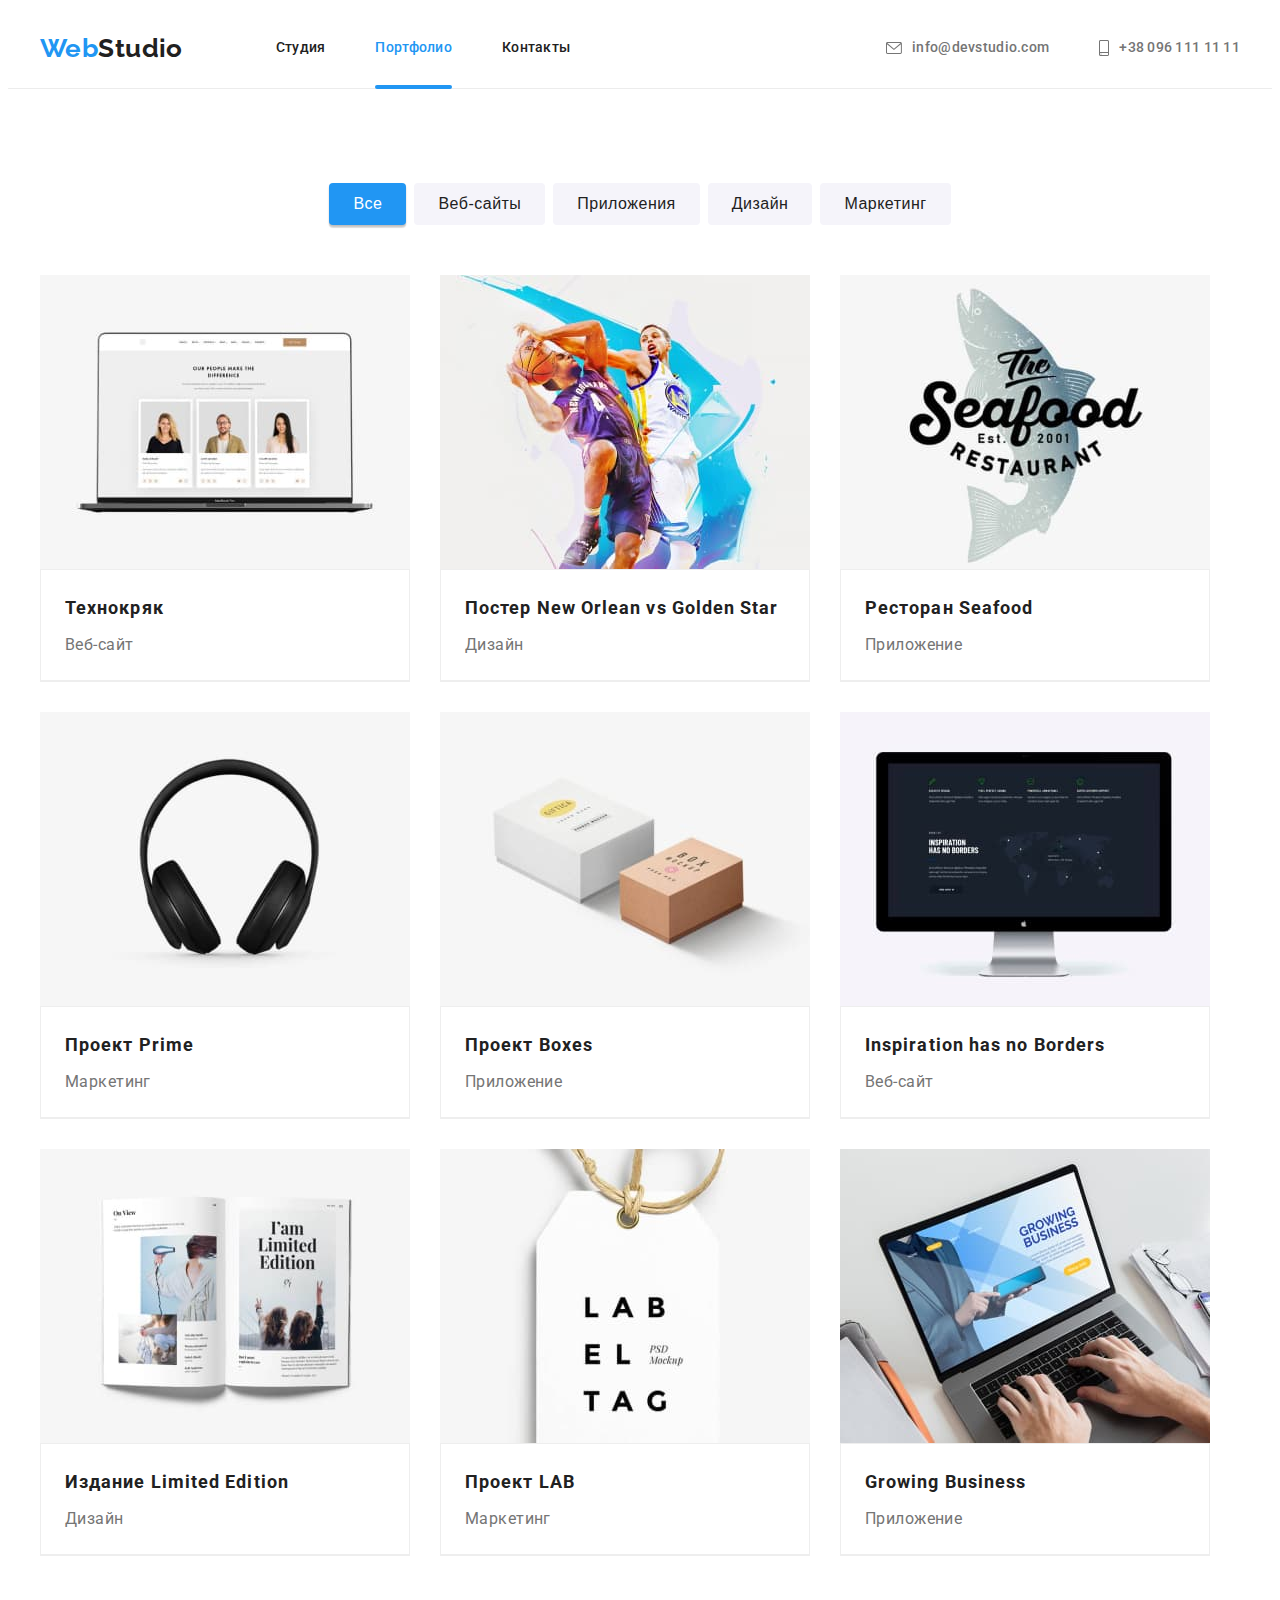
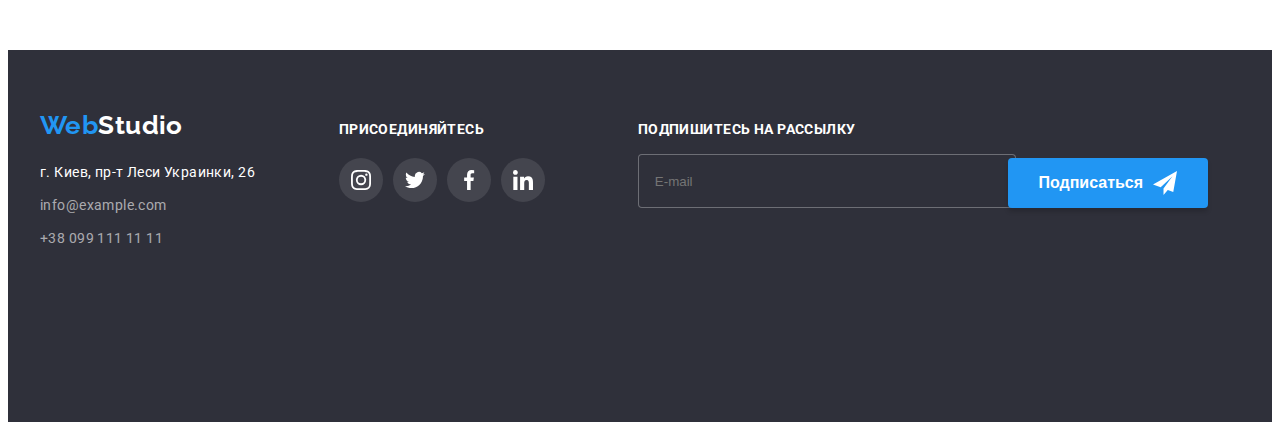
==== commit cdcd8479: "add all section to scss" ====
--- a/portfolio.html
+++ b/portfolio.html
@@ -18,7 +18,7 @@
     href="https://fonts.googleapis.com/css2?family=Montserrat:wght@400;700&family=Raleway:wght@700&family=Roboto:wght@400;500;700;900&display=swap"
     rel="stylesheet">
 
-  <link rel="stylesheet" href="./css/styles.css" />
+  <link rel="stylesheet" href="./css/main.min.css" />
   <title>WebStudio</title>
 </head>
 
@@ -29,10 +29,10 @@
         <a href="./index.html" class="header__logo">Web<span class="header__weblogo">Studio</span></a>
         <ul class="header__list">
           <li class="header__item">
-            <a href="./index.html" class="header__link header__link--current " rel="noopener noreferrer">Студия</a>
+            <a href="./index.html" class="header__link  " rel="noopener noreferrer">Студия</a>
           </li>
           <li class="header__item">
-            <a href="./portfolio.html" class="header__link" rel="noopener noreferrer">Портфолио</a>
+            <a href="./portfolio.html" class="header__link header__link--current" rel="noopener noreferrer">Портфолио</a>
           </li>
           <li class="header__item">
             <a href="Контакты" class="header__link" rel="noopener noreferrer">Контакты</a>
--- a/css/main.min.css
+++ b/css/main.min.css
@@ -0,0 +1,2 @@
+ul{list-style:none;margin:0;padding:0;text-decoration:none}h1,h2,h3,p{margin:0}img{display:block;max-width:100%;height:auto}body{font-family:"Roboto",sans-serif;font-size:14px;letter-spacing:0.03em;color:#757575;background-color:#fff}.section{padding-top:94px;padding-bottom:94px}h3{margin-bottom:10px}.container{width:1200px;margin-left:auto;margin-right:auto;padding-left:15px;padding-right:15px}.header{height:80px;background-color:#fff;border-bottom:1px solid #ececec}.header__container{display:-webkit-box;display:-ms-flexbox;display:flex;height:80px;-webkit-box-pack:justify;-ms-flex-pack:justify;justify-content:space-between;-webkit-box-align:center;-ms-flex-align:center;align-items:center}.header__nav{display:-webkit-box;display:-ms-flexbox;display:flex;-webkit-box-align:center;-ms-flex-align:center;align-items:center;max-height:80px}.header__logo{display:inline-block;font-family:"Raleway",sans-serif;font-weight:700;font-size:26px;line-height:1.19;text-decoration:none;margin-right:93px;color:#2196f3}.header__weblogo{color:#212121}.header__link{display:block;padding-top:32px;padding-bottom:32px;font-family:"Roboto",sans-serif;font-weight:500;font-size:14px;line-height:1.14;letter-spacing:0.02em;text-decoration:none;color:#212121;-webkit-transition:color 250ms cubic-bezier(0.4, 0, 0.2, 1);transition:color 250ms cubic-bezier(0.4, 0, 0.2, 1)}.header__link:hover,.header__link:focus{color:#2196f3}.header__item{margin-right:50px}.header__item:last-child{margin-right:0}.header__link--primary{color:#757575;display:-webkit-box;display:-ms-flexbox;display:flex;-webkit-box-pack:center;-ms-flex-pack:center;justify-content:center;-webkit-box-align:center;-ms-flex-align:center;align-items:center;-webkit-transition:color 250ms cubic-bezier(0.4, 0, 0.2, 1);transition:color 250ms cubic-bezier(0.4, 0, 0.2, 1)}.header__link--primary:first-child{margin-left:0}.header__list{display:-webkit-box;display:-ms-flexbox;display:flex;margin-left:auto;max-height:80px}.header__contact-item{display:-webkit-box;display:-ms-flexbox;display:flex;-webkit-box-pack:center;-ms-flex-pack:center;justify-content:center;margin-right:50px;-webkit-box-align:center;-ms-flex-align:center;align-items:center}.header__contact-item:last-child{margin-right:0}.header__link--current{color:#2196f3;position:relative}.header__link--current::after{position:absolute;bottom:-1px;left:0;content:'';display:block;width:100%;height:4px;border-radius:2px;background-color:#2196f3}.header__icon{margin-right:10px;fill:currentColor;-webkit-transition:color 250ms cubic-bezier(0.4, 0, 0.2, 1);transition:color 250ms cubic-bezier(0.4, 0, 0.2, 1)}.header__link:hover .header__icon,.header__link:focus .header__icon{color:#2196f3}backdrop{position:fixed;top:0;left:0;width:100%;height:100%;background:rgba(0,0,0,0.2);-webkit-transition:opacity 400ms ease-in-out, visibility 400ms ease-in-out;transition:opacity 400ms ease-in-out, visibility 400ms ease-in-out}.backdrop.is-hidden{opacity:0;pointer-events:none;visibility:hidden}.modal-wrapper{position:absolute;top:50%;left:50%;-webkit-transform:translate(-50%, -50%);transform:translate(-50%, -50%);width:528px;height:581px;background:#fff;-webkit-box-shadow:0px 1px 3px rgba(0,0,0,0.12),0px 1px 1px rgba(0,0,0,0.14),0px 2px 1px rgba(0,0,0,0.2);box-shadow:0px 1px 3px rgba(0,0,0,0.12),0px 1px 1px rgba(0,0,0,0.14),0px 2px 1px rgba(0,0,0,0.2);border-radius:4px;opacity:1;-webkit-transition:-webkit-transform 750ms cubic-bezier(0.075, 0.82, 0.165, 1);transition:-webkit-transform 750ms cubic-bezier(0.075, 0.82, 0.165, 1);transition:transform 750ms cubic-bezier(0.075, 0.82, 0.165, 1);transition:transform 750ms cubic-bezier(0.075, 0.82, 0.165, 1), -webkit-transform 750ms cubic-bezier(0.075, 0.82, 0.165, 1)}.backdrop.is-hidden .modal-wrapper{-webkit-transform:scale(40%);transform:scale(40%)}.modal-text{display:block;font-weight:700;font-size:20px;line-height:1.15;text-align:center;margin-top:40px;margin-bottom:12px;color:#212121}.modal-btn-icon{-webkit-transition:fill 250ms cubic-bezier(0.4, 0, 0.2, 1);transition:fill 250ms cubic-bezier(0.4, 0, 0.2, 1)}.modal-btn:hover .modal-btn-icon,.modal-btn:focus .modal-btn-icon{fill:#2196f3}.form-field{position:relative;display:block;margin-left:40px;margin-right:40px;margin-bottom:10px}.form-field.textarea{margin-bottom:20px}.form-item{display:block;margin-left:auto;margin-right:auto;margin-bottom:10px;padding-left:42px;padding-top:12px;padding-bottom:12px;width:448px;height:40px;border:1px solid rgba(33,33,33,0.2);border-radius:4px;-webkit-transition:border 250ms cubic-bezier(0.4, 0, 0.2, 1);transition:border 250ms cubic-bezier(0.4, 0, 0.2, 1)}.form-item:hover,.form-item:focus{border:1px solid #2196f3}.form-item:hover ~ .form-icon,.form-item:focus ~ .form-icon{fill:#2196f3}.form-text{display:block;width:448px;height:120px;margin-left:auto;margin-right:auto;padding:12px 16px;border:1px solid rgba(33,33,33,0.2);border-radius:4px;resize:none}.form-text:hover,.form-text:focus{border:1px solid #2196f3}.text{display:block;font-size:12px;line-height:1.17;letter-spacing:0.01em;margin-bottom:4px;color:#757575}.text.policy-desc{display:block;font-size:14px;line-height:1.71;letter-spacing:0.03em;text-align:center}.form-icon{position:absolute;top:28px;left:12px;width:18px;height:18px;-webkit-transition:fill 250ms cubic-bezier(0.4, 0, 0.2, 1);transition:fill 250ms cubic-bezier(0.4, 0, 0.2, 1)}.form-item:hover ~ .form-icon,.form-item:focus ~ .form-icon{fill:#2196f3}.form-text::-webkit-input-placeholder{font-size:12px;line-height:1.17;letter-spacing:0.01em;color:rgba(117,117,117,0.5)}.form-text:-ms-input-placeholder{font-size:12px;line-height:1.17;letter-spacing:0.01em;color:rgba(117,117,117,0.5)}.form-text::-ms-input-placeholder{font-size:12px;line-height:1.17;letter-spacing:0.01em;color:rgba(117,117,117,0.5)}.form-text::placeholder{font-size:12px;line-height:1.17;letter-spacing:0.01em;color:rgba(117,117,117,0.5)}.policy-checkbox{display:-webkit-box;display:-ms-flexbox;display:flex;-webkit-box-align:center;-ms-flex-align:center;align-items:center;margin-left:54px}.custom-checkbox{width:16px;height:15px;display:-webkit-box;display:-ms-flexbox;display:flex;-webkit-box-align:center;-ms-flex-align:center;align-items:center;-webkit-box-pack:center;-ms-flex-pack:center;justify-content:center;margin-right:7px;border-radius:2px;outline:2px solid #212121;outline-offset:-2px;-webkit-transition:background-color 250ms cubic-bezier(0.4, 0, 0.2, 1);transition:background-color 250ms cubic-bezier(0.4, 0, 0.2, 1)}.icon-checkbox-accept{opacity:0;-webkit-transition:opacity 250ms cubic-bezier(0.4, 0, 0.2, 1);transition:opacity 250ms cubic-bezier(0.4, 0, 0.2, 1)}.checkbox:checked+.custom-checkbox .icon-checkbox-accept{opacity:1}.checkbox:checked+.custom-checkbox{background-color:#2196f3;outline:2px solid #2196f3}.modal-link{color:#2196f3}.form-btn{display:block;width:200px;height:50px;margin-top:30px;margin-left:auto;margin-right:auto;margin-bottom:40px;font-family:"Roboto",sans-serif;font-weight:700;font-size:16px;line-height:1.88;letter-spacing:0.06em;color:#fff;background:#2196f3;border-radius:4px;border-color:transparent;-webkit-transition:-webkit-box-shadow 250ms cubic-bezier(0.4, 0, 0.2, 1);transition:-webkit-box-shadow 250ms cubic-bezier(0.4, 0, 0.2, 1);transition:box-shadow 250ms cubic-bezier(0.4, 0, 0.2, 1);transition:box-shadow 250ms cubic-bezier(0.4, 0, 0.2, 1), -webkit-box-shadow 250ms cubic-bezier(0.4, 0, 0.2, 1)}.form-btn:hover,.form-btn:focus{-webkit-box-shadow:0px 4px 4px rgba(0,0,0,0.15);box-shadow:0px 4px 4px rgba(0,0,0,0.15)}.modal-btn{position:absolute;top:8px;right:8px;cursor:pointer;display:-webkit-box;display:-ms-flexbox;display:flex;-webkit-box-align:center;-ms-flex-align:center;align-items:center;-webkit-box-pack:center;-ms-flex-pack:center;justify-content:center;padding:0;width:30px;height:30px;border:1px solid rgba(0,0,0,0.1);border-radius:50%;background-color:#fff}.hero{padding-top:200px;padding-bottom:200px;background:#2f303a;background-image:-webkit-gradient(linear, left top, left bottom, from(rgba(47,48,58,0.4)), to(rgba(47,48,58,0.4))),url("../images/hero_img.jpg");background-image:linear-gradient(rgba(47,48,58,0.4), rgba(47,48,58,0.4)),url("../images/hero_img.jpg");background-position:center;background-size:cover;max-width:1600px;margin-left:auto;margin-right:auto}.hero-title{width:696px;margin-left:auto;margin-right:auto;font-family:'Roboto', sans-serif;font-weight:900;font-size:44px;line-height:1.36;text-align:center;letter-spacing:0.06em;text-transform:uppercase;color:#fff}.hero .btn{min-width:200px;min-height:50px;margin-top:30px;margin-left:auto;margin-right:auto;font-family:'Roboto', sans-serif;font-weight:700;font-size:16px;line-height:1.88;display:-webkit-box;display:-ms-flexbox;display:flex;-webkit-box-align:center;-ms-flex-align:center;align-items:center;-ms-flex-pack:distribute;justify-content:space-around;text-align:center;letter-spacing:0.06em;border-radius:4px;color:#fff;background:#2196f3;border-color:transparent}.advantages{background-color:#fff}.advantages-list{display:-webkit-box;display:-ms-flexbox;display:flex;-webkit-box-orient:horizontal;-webkit-box-direction:normal;-ms-flex-direction:row;flex-direction:row;-webkit-box-align:start;-ms-flex-align:start;align-items:flex-start;-webkit-box-pack:justify;-ms-flex-pack:justify;justify-content:space-between}.advantages-item .advantages-text{margin-right:30px;width:270px;height:75px;font-weight:400;font-size:14px;line-height:1.71;letter-spacing:0.03em}.advantages-item .advantages-item .advantages-text:last-child{margin-right:0}.advantages .title-advantage{font-size:14px;font-weight:700;line-height:1.14;text-transform:uppercase;color:#212121}.advantages-icon{width:270px;height:120px;background-color:#f5f4fa;border-radius:4px;margin-bottom:30px;display:-webkit-box;display:-ms-flexbox;display:flex;-webkit-box-pack:center;-ms-flex-pack:center;justify-content:center;-webkit-box-align:center;-ms-flex-align:center;align-items:center}.works.section{padding-top:0;padding-bottom:94px}.works-list{display:-webkit-box;display:-ms-flexbox;display:flex;-webkit-box-pack:justify;-ms-flex-pack:justify;justify-content:space-between}.works-title{margin-bottom:50px;font-weight:700;font-size:36px;line-height:1.17;text-align:center;color:#212121}.work-img{position:relative}.work-name{position:absolute;left:0;bottom:0;content:'';display:block;width:100%;height:70px;font-weight:700;font-size:14px;line-height:1.14;text-align:center;text-transform:uppercase;padding:27px 82px;background:rgba(47,48,58,0.8);color:#fff}.team-title{margin-bottom:50px;font-weight:700;font-size:36px;line-height:1.17;text-align:center;color:#212121}.name-title{margin-bottom:10px;padding-top:30px;font-weight:500;font-size:16px;line-height:1.19;color:#212121}.team-text{text-align:center;padding-bottom:30px;background-color:#fff;-webkit-box-shadow:0px 1px 3px rgba(0,0,0,0.12),0px 1px 1px rgba(0,0,0,0.14),0px 2px 1px rgba(0,0,0,0.2);box-shadow:0px 1px 3px rgba(0,0,0,0.12),0px 1px 1px rgba(0,0,0,0.14),0px 2px 1px rgba(0,0,0,0.2);border-radius:0px 0px 4px 4px}.team{background-color:#f5f4fa}.team-list{display:-webkit-box;display:-ms-flexbox;display:flex;-webkit-box-pack:justify;-ms-flex-pack:justify;justify-content:space-between}.social-list{display:-webkit-box;display:-ms-flexbox;display:flex}.social-item{margin-right:10px}.social-item:last-child{margin-right:0px}.social-item:first-child{margin-left:32px}.social-icon{fill:#afb1b8;-webkit-transition:fill 250ms cubic-bezier(0.4, 0, 0.2, 1);transition:fill 250ms cubic-bezier(0.4, 0, 0.2, 1)}.social-link:hover .social-icon,.social-link:focus .social-icon{fill:#fff}.social-link{display:-webkit-box;display:-ms-flexbox;display:flex;-webkit-box-pack:center;-ms-flex-pack:center;justify-content:center;-webkit-box-align:center;-ms-flex-align:center;align-items:center;width:44px;height:44px;border-radius:50%;-webkit-transition:background-color 250ms cubic-bezier(0.4, 0, 0.2, 1);transition:background-color 250ms cubic-bezier(0.4, 0, 0.2, 1)}.social-link:hover,.social-linkfocus{background-color:#2196f3}.social-link:last-child{margin-right:0}.post-team{font-family:'Roboto', sans-serif;font-size:16px;line-height:1.19;margin-bottom:16px;color:#757575}.clients__title{margin-bottom:50px;font-family:'Roboto', sans-serif;font-weight:700;font-size:36px;line-height:1.17;text-align:center;color:#212121}.clients__list{display:-webkit-box;display:-ms-flexbox;display:flex}.clients__item{margin-right:30px}.clients__item:last-child{margin-right:0}.clients__link{display:-webkit-box;display:-ms-flexbox;display:flex;border:1px solid #afb1b8;border-radius:4px;width:170px;height:92px;-webkit-box-pack:center;-ms-flex-pack:center;justify-content:center;-webkit-box-align:center;-ms-flex-align:center;align-items:center;-webkit-transition:border-color 250ms cubic-bezier(0.4, 0, 0.2, 1);transition:border-color 250ms cubic-bezier(0.4, 0, 0.2, 1)}.clients__link:hover,.clients__link:focus{border-color:#2196f3;fill:#2196f3}.clients__icon{fill:#afb1b8;-webkit-transition:fill 250ms cubic-bezier(0.4, 0, 0.2, 1);transition:fill 250ms cubic-bezier(0.4, 0, 0.2, 1)}.clients__link.link:hover .clients__icon,.clients__link.link:focus .clients__icon{border-color:#2196f3;fill:#2196f3}.footer{padding-bottom:60px;padding-top:60px;background-color:#2f303a;height:252px}.adress{display:block;max-height:83px;line-height:1.71;font-style:normal;color:#fff}.footer__logo{display:inline-block;font-family:"Raleway",sans-serif;font-weight:700;font-size:26px;line-height:1.19;text-decoration:none;margin-right:156px;margin-bottom:20px;color:#2196f3}.footer__weblogo{color:#fff}.adress__link{text-decoration:none;color:rgba(255,255,255,0.6);-webkit-transition:color 250ms cubic-bezier(0.4, 0, 0.2, 1);transition:color 250ms cubic-bezier(0.4, 0, 0.2, 1)}.adress__link:focus,.adress__link:hover{color:#2196f3}.adress__item{margin-top:9px}.adress__item:first-child{margin-top:0}.footer__contact{display:-webkit-box;display:-ms-flexbox;display:flex;-webkit-box-align:baseline;-ms-flex-align:baseline;align-items:baseline}.invite__list{display:-webkit-box;display:-ms-flexbox;display:flex;-webkit-box-pack:center;-ms-flex-pack:center;justify-content:center;-webkit-box-align:center;-ms-flex-align:center;align-items:center}.invite__title{font-size:14px;font-weight:700;line-height:1.14;text-transform:uppercase;color:#fff;margin-bottom:20px}.invite__network{margin-right:10px}.invite__network:last-child{margin-right:0}.invite__link{display:-webkit-box;display:-ms-flexbox;display:flex;-webkit-box-align:center;-ms-flex-align:center;align-items:center;-webkit-box-pack:center;-ms-flex-pack:center;justify-content:center;width:44px;height:44px;border-radius:50%;background-color:rgba(255,255,255,0.1);-webkit-transition:background-color 250ms cubic-bezier(0.4, 0, 0.2, 1);transition:background-color 250ms cubic-bezier(0.4, 0, 0.2, 1)}.invite__link:focus,.invite__link:hover{background-color:#2196f3}.invite__icon{fill:#fff;-webkit-transition:fill 250ms cubic-bezier(0.4, 0, 0.2, 1);transition:fill 250ms cubic-bezier(0.4, 0, 0.2, 1)}.invite{margin-right:93px}.email-form__title{margin-bottom:20px;position:relative;font-size:14px;font-weight:700;line-height:1.14;text-transform:uppercase;color:#fff}.email-form{width:570px;height:86px;display:-webkit-box;display:-ms-flexbox;display:flex;position:relative}.email-form__input{position:absolute;left:0;bottom:0;border:1px solid rgba(255,255,255,0.3);width:358px;height:50px;border-radius:4px;background-color:#2f303a;padding-left:16px;color:#fff}.email-form__icon{margin-left:10px}.email-form__btn{font-weight:700;font-size:16px;line-height:1.88;display:-webkit-box;display:-ms-flexbox;display:flex;-webkit-box-align:center;-ms-flex-align:center;align-items:center;text-align:center;-webkit-box-pack:center;-ms-flex-pack:center;justify-content:center;width:200px;height:50px;position:absolute;bottom:0;right:0;color:#fff;background-color:#2196f3;-webkit-box-shadow:0px 4px 4px rgba(0,0,0,0.15);box-shadow:0px 4px 4px rgba(0,0,0,0.15);border-radius:4px;border-color:transparent}.exsamples-list{display:-webkit-box;display:-ms-flexbox;display:flex;-webkit-box-pack:center;-ms-flex-pack:center;justify-content:center;-webkit-box-align:center;-ms-flex-align:center;align-items:center;margin-bottom:50px}.button.current{font-weight:500;font-size:16px;line-height:1.62;text-align:center;letter-spacing:0.03em;color:#fff;background-color:#2196f3;-webkit-box-shadow:0px 3px 1px rgba(0,0,0,0.1),0px 1px 2px rgba(0,0,0,0.08),0px 2px 2px rgba(0,0,0,0.12);box-shadow:0px 3px 1px rgba(0,0,0,0.1),0px 1px 2px rgba(0,0,0,0.08),0px 2px 2px rgba(0,0,0,0.12)}.button{font-weight:500;font-size:16px;line-height:1.62;text-align:center;letter-spacing:0.03em;border-radius:4px;border-color:transparent;color:#212121;background-color:#f5f4fa;padding-top:6px;padding-right:22px;padding-bottom:6px;padding-left:22px;-webkit-transition:color 250ms cubic-bezier(0.4, 0, 0.2, 1),background-color 250ms cubic-bezier(0.4, 0, 0.2, 1),-webkit-box-shadow 250ms cubic-bezier(0.4, 0, 0.2, 1);transition:color 250ms cubic-bezier(0.4, 0, 0.2, 1),background-color 250ms cubic-bezier(0.4, 0, 0.2, 1),-webkit-box-shadow 250ms cubic-bezier(0.4, 0, 0.2, 1);transition:color 250ms cubic-bezier(0.4, 0, 0.2, 1),background-color 250ms cubic-bezier(0.4, 0, 0.2, 1),box-shadow 250ms cubic-bezier(0.4, 0, 0.2, 1);transition:color 250ms cubic-bezier(0.4, 0, 0.2, 1),background-color 250ms cubic-bezier(0.4, 0, 0.2, 1),box-shadow 250ms cubic-bezier(0.4, 0, 0.2, 1),-webkit-box-shadow 250ms cubic-bezier(0.4, 0, 0.2, 1)}.button:hover,.button:focus{color:#fff;background-color:#2196f3;-webkit-box-shadow:0px 3px 1px rgba(0,0,0,0.1),0px 1px 2px rgba(0,0,0,0.08),0px 2px 2px rgba(0,0,0,0.12);box-shadow:0px 3px 1px rgba(0,0,0,0.1),0px 1px 2px rgba(0,0,0,0.08),0px 2px 2px rgba(0,0,0,0.12)}.exsamples-btn{margin-right:8px}.exsamples-btn:last-child{margin-right:0}.exsamples-model{display:-webkit-box;display:-ms-flexbox;display:flex;-ms-flex-wrap:wrap;flex-wrap:wrap}.exsamples-model-item{margin-right:30px;margin-bottom:30px;border-bottom:1px solid #eeeeee}.exsamples-model-item:nth-child(3n){margin-right:0}.exsamples-model-item:nth-child(n+7){margin-bottom:0px}.exsamples-model-text{border:1px solid #eeeeee}.exsamples-model-link{display:block;text-decoration:none;-webkit-transition:-webkit-box-shadow 250ms cubic-bezier(0.4, 0, 0.2, 1);transition:-webkit-box-shadow 250ms cubic-bezier(0.4, 0, 0.2, 1);transition:box-shadow 250ms cubic-bezier(0.4, 0, 0.2, 1);transition:box-shadow 250ms cubic-bezier(0.4, 0, 0.2, 1), -webkit-box-shadow 250ms cubic-bezier(0.4, 0, 0.2, 1)}.exsamples-model-link:hover{-webkit-box-shadow:0px 1px 1px rgba(0,0,0,0.12),0px 4px 4px rgba(0,0,0,0.06),1px 4px 6px rgba(0,0,0,0.16);box-shadow:0px 1px 1px rgba(0,0,0,0.12),0px 4px 4px rgba(0,0,0,0.06),1px 4px 6px rgba(0,0,0,0.16)}.exsamples-model-title{margin-top:20px;margin-right:24px;margin-left:24px;font-weight:700;font-size:18px;line-height:2;letter-spacing:0.06em;color:#212121}.exsamles-model-type{margin-top:4px;margin-bottom:20px;margin-right:24px;margin-left:24px;font-size:16px;line-height:1.88;color:#757575}.product-thumb{position:relative;overflow:hidden}.product-thumb::before{content:'';display:inline-block;position:absolute;top:0;left:0;width:100%;height:100%}.product-text{position:absolute;top:0;left:0;padding:63px 24px;font-weight:400;font-size:18px;line-height:1.56;color:#fff;opacity:0;background-color:rgba(33,150,243,0.9);-webkit-transform:translateY(100%);transform:translateY(100%);-webkit-transition:opacity 250ms cubic-bezier(0.4, 0, 0.2, 1),-webkit-transform 250ms cubic-bezier(0.4, 0, 0.2, 1);transition:opacity 250ms cubic-bezier(0.4, 0, 0.2, 1),-webkit-transform 250ms cubic-bezier(0.4, 0, 0.2, 1);transition:opacity 250ms cubic-bezier(0.4, 0, 0.2, 1),transform 250ms cubic-bezier(0.4, 0, 0.2, 1);transition:opacity 250ms cubic-bezier(0.4, 0, 0.2, 1),transform 250ms cubic-bezier(0.4, 0, 0.2, 1),-webkit-transform 250ms cubic-bezier(0.4, 0, 0.2, 1)}.exsamples-model-link:hover .product-text{opacity:1;-webkit-transform:translateY(0);transform:translateY(0)}
+/*# sourceMappingURL=main.min.css.map */